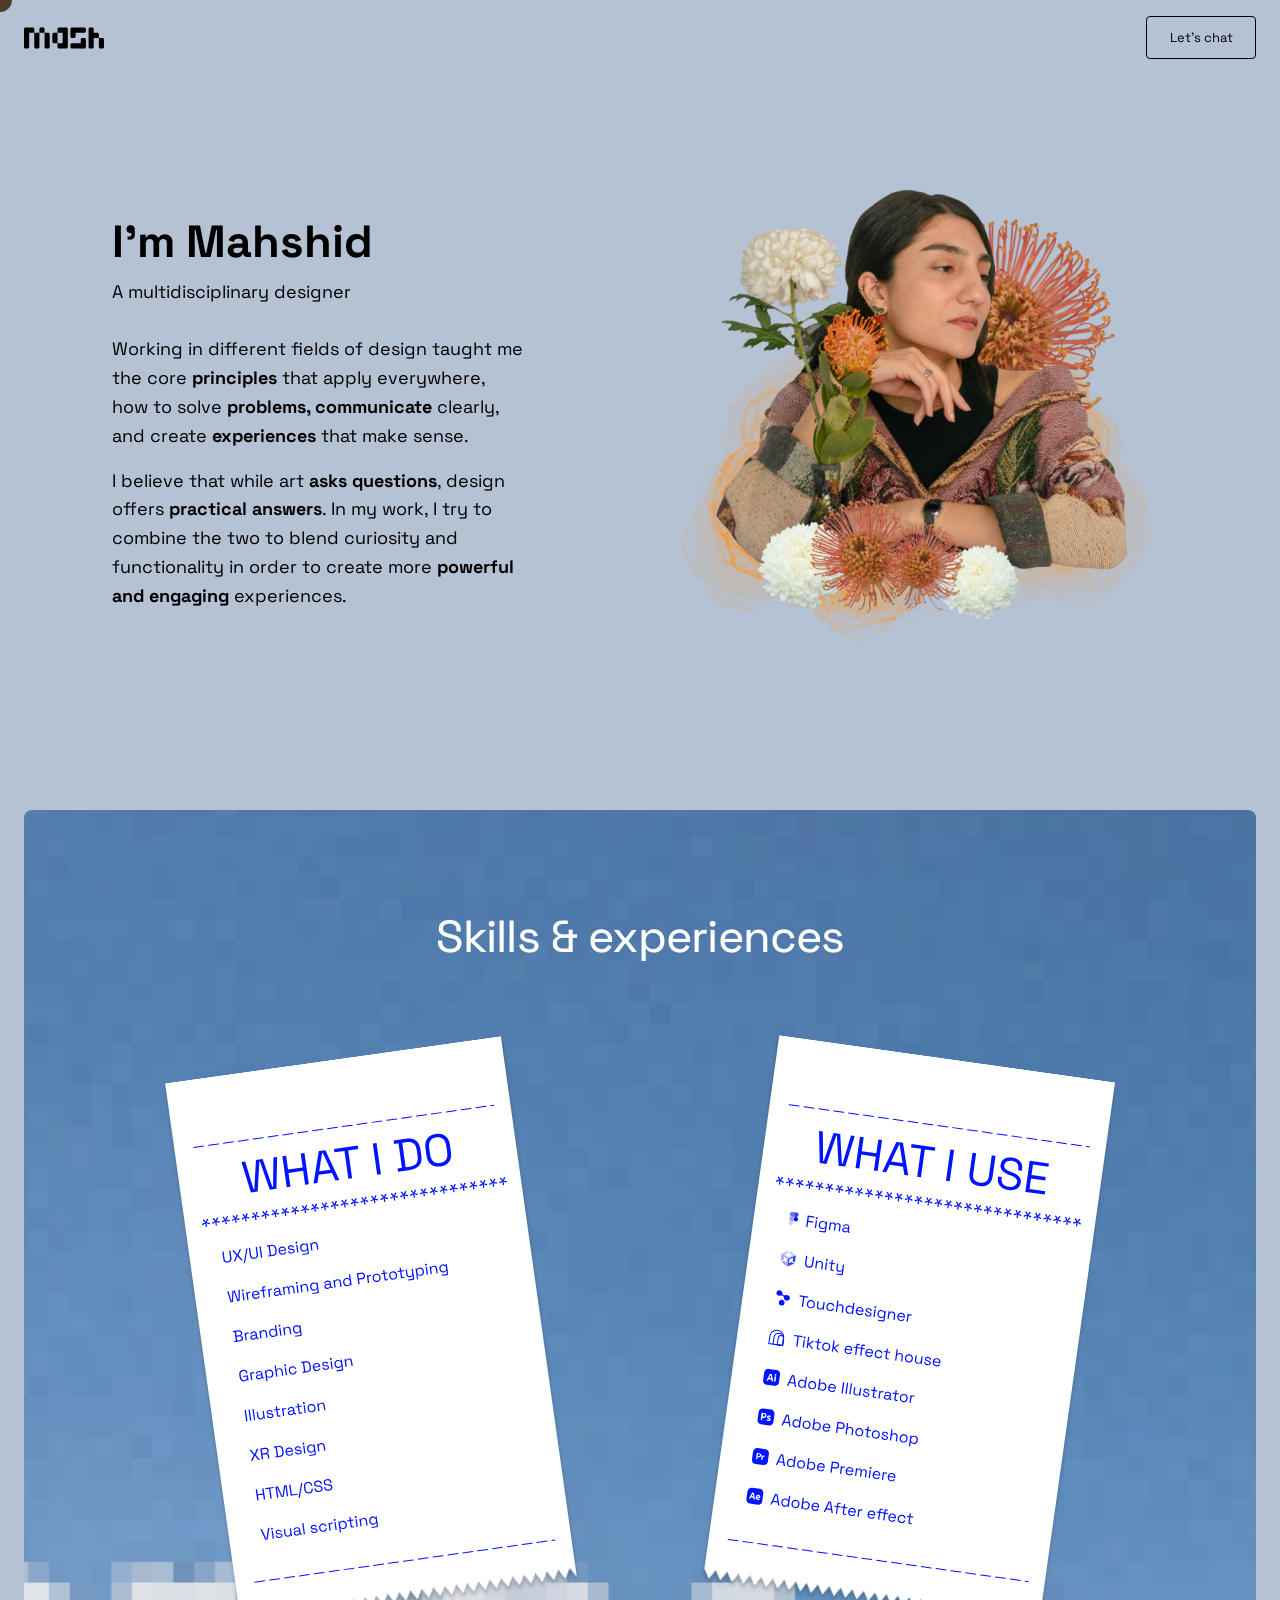
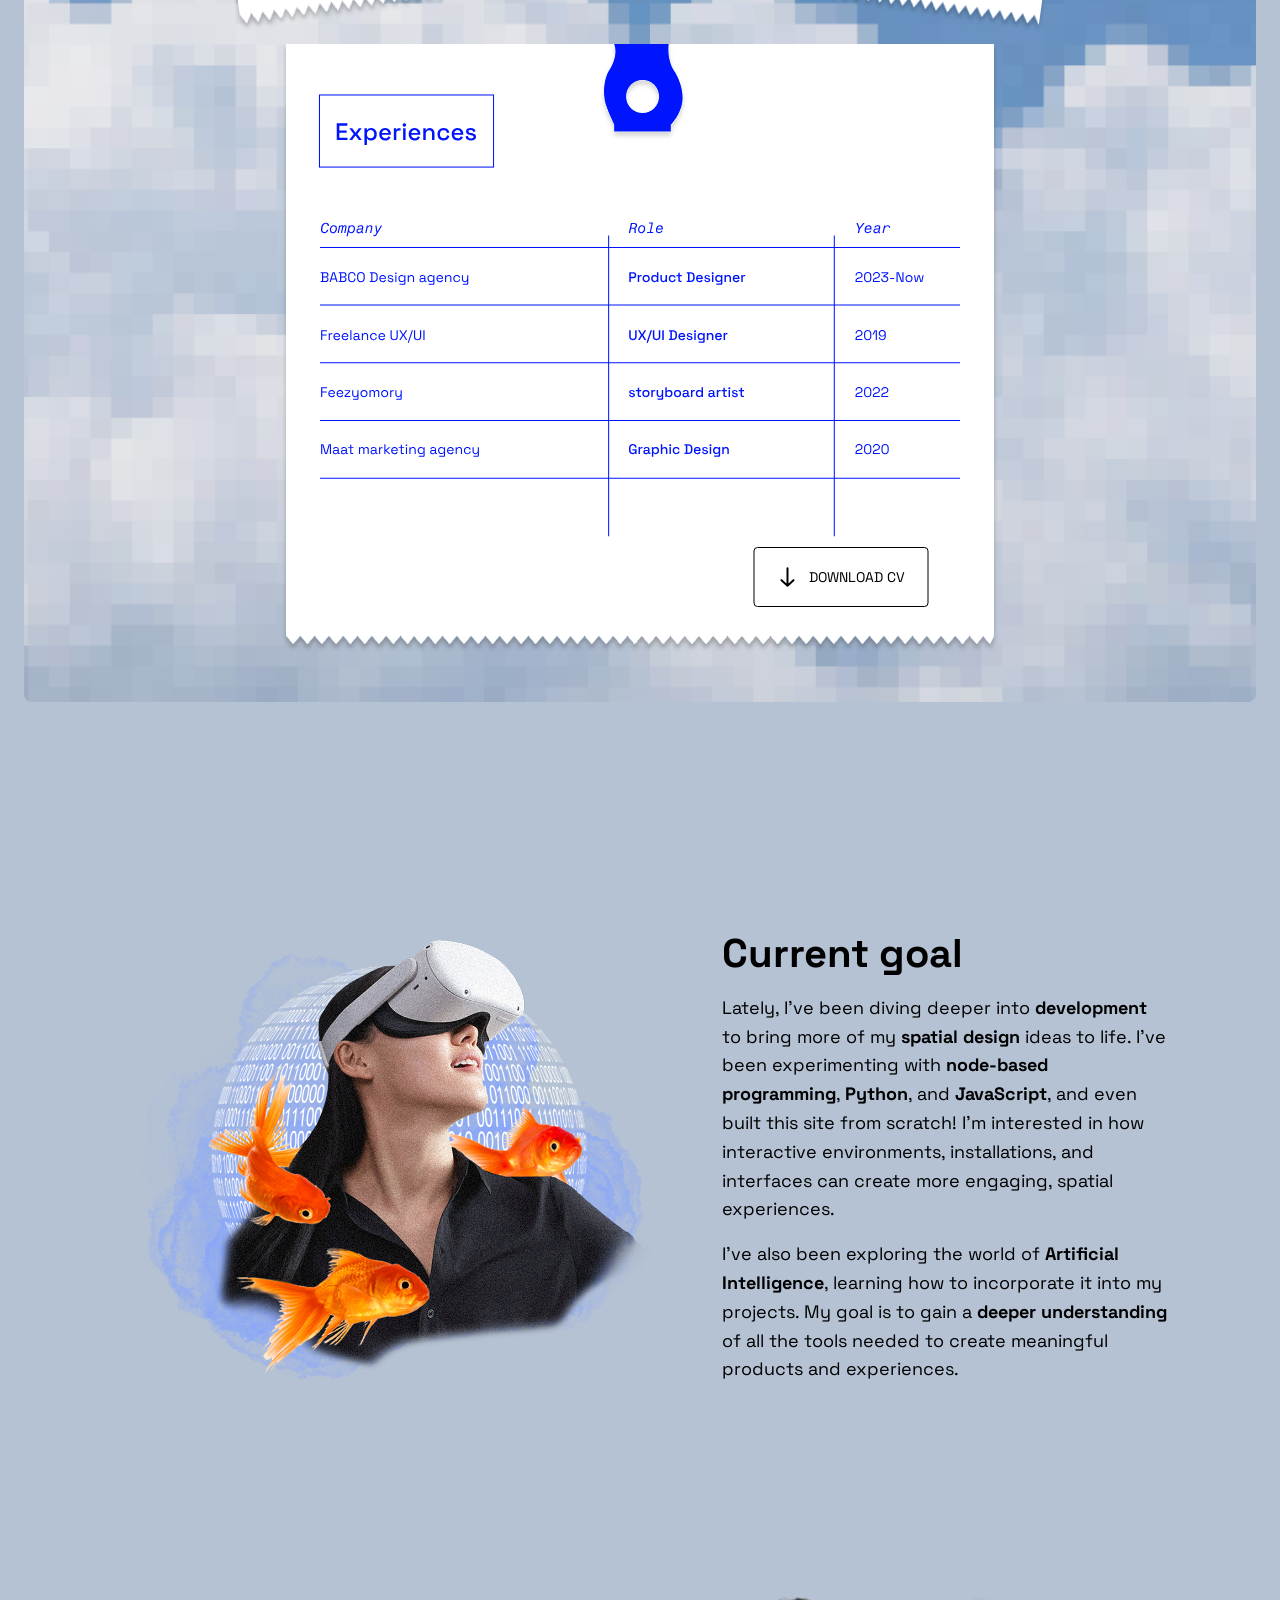
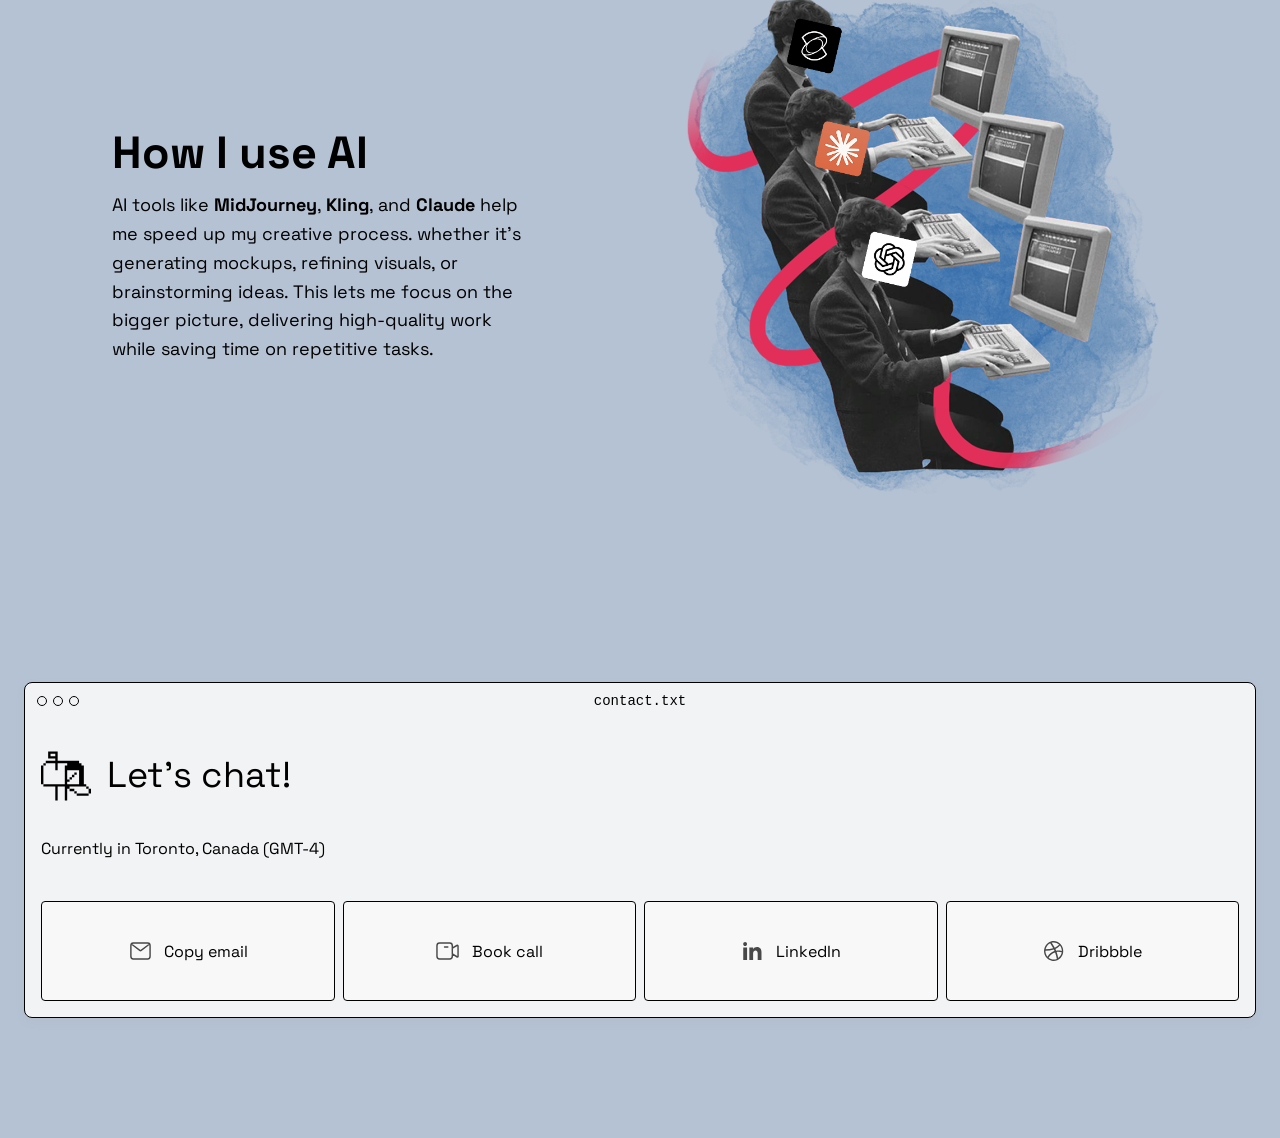
==== public/about.html @ 1ee7789b "Initial backup of live site" ====
<!DOCTYPE html>
<html>
<head>
    <meta charset="UTF-8">
    <meta name="viewport" content="width=device-width, initial-scale=1.0">
    <title>About Me</title>

    <!-- Google Fonts -->
    <link rel="preconnect" href="https://fonts.googleapis.com">
    <link rel="preconnect" href="https://fonts.gstatic.com" crossorigin>
    <link href="https://fonts.googleapis.com/css2?family=Space+Grotesk:wght@300;400;500;700&display=swap" rel="stylesheet">

    <!-- External CSS -->
    <link rel="stylesheet" href="css/components.css">
    <link rel="stylesheet" href="css/variables.css">
    <link rel="stylesheet" href="css/main.css">
  
    <link rel="stylesheet" href="css/projects.css">
    <link rel="stylesheet" href="css/sections.css">
    <link rel="stylesheet" href="css/about.css">


    <style>
        /* Custom cursor styles */
        body, html {
            cursor: none; /* Hide the default cursor */
        }

        .cursor {
            position: fixed;
            width: 24px;
            height: 24px;
            border-radius: 50%;
            pointer-events: none;
            z-index: 9999;
            mix-blend-mode: difference;
            background-color: white;
            transform: translate(-50%, -50%);
            transition: width 0.15s ease-out, height 0.15s ease-out, border-radius 0.15s ease-out;
            will-change: transform, width, height;
        }
        
        /* Make all interactive elements use the custom cursor */
        a, button, .skills-cta-button, .contact-button, input, 
        select, textarea, [role="button"], .lets-chat-button,
        .nav-button, .title-icon, .icon-container {
            cursor: none !important;
        }
        
        /* Duplicate declaration to match ARCH page exactly */
        body, html {
            cursor: none;
        }


    </style>
</head>
  
<body>
    <!-- Custom cursor element -->
    <div class="cursor"></div>

    <div class="noise-overlay"></div>
    
    <!-- Navigation -->
    <header>
        <div class="top-nav">
            <a href="index.html" class="nav-logo">
              <img src="images/logo.svg" alt="Logo">
            </a>
            <a href="#contact" class="lets-chat-button">
                <div class="circle-overlay"></div>
                <span>Let's chat</span>
            </a>
        </div>
    </header>

    <div class="site-container">
        <main>
            <!-- First Section: Text left, image right -->
            <section class="about-intro">
                <div class="two-column-container">
                    <div class="left-column">
                        <h1>I'm Mahshid</h1>
                        <p class="subtitle">A multidisciplinary designer</p>
                        
                        <div class="about-text">
                            <p>Working in different fields of design taught me the core <strong>principles</strong> that apply everywhere, how to solve <strong>problems, communicate</strong> clearly, and create <strong>experiences</strong> that make sense.</p>
                            
                            <p>I believe that while art <strong>asks questions</strong>, design offers <strong>practical answers</strong>. In my work, I try to combine the two to blend curiosity and functionality in order to create more <strong>powerful and engaging</strong> experiences.</p>
                        </div>

                    </div>
                    <div class="right-column">
                        <div class="about-image">
                            <img src="images/about/me.png" alt="Profile Image">
                        </div>
                    </div>
                </div>
            </section>



                        <!-- Third Section: Skills & experiences (responsive updates) -->
                        <section class="about-skills">
                            <div class="skills-title">
                                <h2 class="section-title color: #fff ">Skills & experiences</h2>
                            </div>
                            <div class="skills-content">
                                <div class="skills-row-1">
                                    <img src="images/soft.svg" alt="Skill Icon 1" class="skill-svg">
                                    <img src="images/hard.svg" alt="Skill Icon 2" class="skill-svg">
                                </div>
                                <div class="skills-row-2">
                                    <img src="images/exp.svg" alt="Skill Icon 3" class="skill-svg">
        <a href="images/cv.pdf" download>
    <button class="skills-cta-button">
        <img src="images/png/download.svg" alt="Download" class="button-icon">
        Download CV
    </button>
</a>
                                </div>
                            </div>
                        </section>

                        

<!-- Second Section: Text left (mobile), image right (mobile) -->
<section class="about-goals">
    <div class="two-column-container">
        <!-- Note the mobile-order-2 class to push this down on mobile -->
        <div class="left-column mobile-order-2">
            <div class="about-secondary-image">
                <img src="images/about/goal.png" alt="Secondary Profile Image">
            </div>
        </div>
        <!-- Note the mobile-order-1 class to pull this up on mobile -->
        <div class="right-column mobile-order-1">
            <h2>Current goal</h2>
        <!-- For the Current goal section -->
        <div class="about-text">
    
            <p>Lately, I've been diving deeper into <strong>development</strong> to bring more of my <strong>spatial design</strong> ideas to life. I've been experimenting with <strong>node-based programming</strong>, <strong>Python</strong>, and <strong>JavaScript</strong>, and even built this site from scratch! I'm interested in how interactive environments, installations, and interfaces can create more engaging, spatial experiences.</p>
    <p>I've also been exploring the world of <strong>Artificial Intelligence</strong>, learning how to incorporate it into my projects. My goal is to gain a <strong>deeper understanding</strong> of all the tools needed to create meaningful products and experiences.</p>
        </div>
        </div>
    </div>
</section>


                        <!-- First Section: Text left, image right -->
                        <section class="about-intro">
                            <div class="two-column-container">
                                <div class="left-column">
                                    <h1>How I use AI</h1>
                                    <div class="about-text">
                                        <p>AI tools like <strong>MidJourney</strong>, <strong>Kling</strong>, and <strong>Claude</strong> help me speed up my creative process. whether it's generating mockups, refining visuals, or brainstorming ideas. This lets me focus on the bigger picture, delivering high-quality work while saving time on repetitive tasks.</p>
                                    </div>
            
                                </div>
                                <div class="right-column">
                                    <div class="about-image">
                                        <img src="images/about/ai.png" alt="Profile Image">
                                    </div>
                                </div>
                            </div>
                        </section>





                        <div class="bottom-spacer"></div>
            



<!-- Contact Section - Window Style -->
<div class="site-container" id="contact" style="max-width: 1600px !important; margin-left: auto !important; margin-right: auto !important; padding-left: 0px !important; padding-right: 0px !important; width: calc(100% - 0px) !important;">
    <div class="contact-window">
        <!-- Window Header -->
        <div class="window-header">
            <div class="window-dots">
                <span class="dot"></span>
                <span class="dot"></span>
                <span class="dot"></span>
            </div>
            <div class="window-title">contact.txt</div>
        </div>
        
        <!-- Window Content -->
        <div class="window-content">
            <div class="contact-header">
                <!-- Left side: Icon and Title -->
                <div class="contact-left">
                    <div class="contact-title-container">
                        <img src="images/png/title.svg" alt="Chat" class="contact-title-icon">
                        <h3 class="contact-title">Let's chat!</h3>
                    </div>
                </div>
                
                <!-- Right side: Location text -->
                <div class="contact-right">
                    <div class="contact-location">
                        <span>Currently in Toronto, Canada (GMT-4)</span>
                    </div>
                </div>
            </div>
            

            
            <div class="contact-buttons-container">
                <a href="mahshidmdnn@gmail.com" class="contact-button" id="copy-email-button">
                    <div class="contact-button-icon">
                        <img src="images/png/email.svg" alt="Email" class="icon" width="24" height="24">
                    </div>
                    <span class="contact-button-text">Copy email</span>
                </a>
                
                <a href="https://calendly.com/mahshidmdnn/30min" class="contact-button" id="book-call-button">
                    <div class="contact-button-icon">
                        <img src="images/png/call.svg" alt="Call" width="24" height="24">
                    </div>
                    <span class="contact-button-text">Book call</span>
                </a>
                
                <a href="https://www.linkedin.com/in/mahshid-mahmoudian/" target="_blank" class="contact-button">
                    <div class="contact-button-icon">
                        <img src="images/png/linkedin.svg" alt="LinkedIn" width="24" height="24">
                    </div>
                    <span class="contact-button-text">LinkedIn</span>
                </a>
                
                <a href="https://dribbble.com/MahshidDesign" target="_blank" class="contact-button">
                    <div class="contact-button-icon">
                        <img src="images/png/dribbble.svg" alt="Dribbble" width="24" height="24">
                    </div>
                    <span class="contact-button-text">Dribbble</span>
                </a>
            </div>

        </div>
    </div>
</div>


<div class="bottom-spacer"></div>

<script src="components.js"></script>
</body>
</html>
---- public/css/components.css ----
/* ======================
   1. General Button Styles 
   ====================== */
   .button-container {
    display: flex;
    gap: var(--spacing-sm);
    margin-top: auto;
  }
  
  .btn {
    width: var(--button-width);
    height: var(--button-height);
    font-family: var(--font-primary);
    font-size: var(--font-size-button);
    text-transform: uppercase;
    cursor: pointer;
    transition: var(--transition-default);
    display: flex;
    justify-content: center;
    align-items: center;
    text-decoration: none;
    border: 1px solid var(--color-primary);
  }
  
  .btn-primary {
    background: var(--color-primary);
    color: var(--color-white);
    border: none;
  }
  
  .btn-primary:hover {
    background: var(--color-white);
    color: var(--color-primary);
    border: 1px solid var(--color-primary);
  }
  
  .btn-secondary {
    background: transparent;
    color: var(--color-primary);
    border: 1px solid var(--color-primary);
  }
  
  .btn-secondary:hover {
    background: var(--color-primary);
    color: var(--color-white);
    border: 1px solid var(--color-primary);
  }
  
  /* Hero button styles */
  .hero-navigation {
    position: absolute;
    bottom: 60px;
    left: 50%;
    transform: translateX(-50%);
    display: flex;
    gap: 32px;
    z-index: 5;
  }
  
  .nav-button {
    display: inline-flex;
    align-items: center;
    justify-content: center;
    width: 150px;
    height: 52px;
    background-color: var(--color-white);
    color: var(--color-primary);
    font-size: var(--font-size-button);
    font-weight: 500;
    text-decoration: none;
    border-radius: 8px;
    transition: var(--transition-default);
  }
  
  .nav-button:hover {
    background-color: var(--color-primary);
    color: var(--color-white);
  }
  
  /* Skills CTA Button */
  .skills-cta-button {
    position: absolute;
    bottom: 75px;
    left: 62%;
    transform: translateX(-50%);
    width: var(--button-width);
    height: var(--button-height);
    font-family: var(--font-primary);
    font-size: var(--font-size-normal);
    text-transform: uppercase;
    cursor: pointer;
    transition: var(--transition-default);
    display: flex;
    justify-content: center;
    align-items: center;
    gap: 12px;
    text-decoration: none;
    z-index: 10;
    background: var(--color-primary);
    color: var(--color-white);
    border: none;
  }
  
  .skills-cta-button:hover {
    background: var(--color-cobalt);
  }
  
  .skills-cta-button .button-icon {
    width: 20px;
    height: 20px;
    stroke: white;
  }
  
  /* ======================
     2. Top Navigation Bar 
     ====================== */
  .top-nav {
    position: fixed;
    top: 0;
    left: 0;
    right: 0;
    padding: 24px 40px 16px 40px; /* top right bottom left */
    display: flex;
    align-items: center;
    justify-content: space-between;
    z-index: 1000;
  }
  
  .nav-logo {
    display: flex;
    align-items: center;
  }
  
  .nav-logo img {
    height: 38px; 
    width: 80px;
  }
  
  .lets-chat-button {
    position: relative;
    display: inline-block;
    width: 127px;
    padding: 14px 0;
    background-color: rgba(255, 255, 255, 0.01) !important; /* 1% opacity white */
    backdrop-filter: blur(5px) !important; /* Background blur */
    -webkit-backdrop-filter: blur(5px) !important; /* For Safari */
    border: #000 1px solid;
    color: rgb(0, 0, 0) !important;
    text-align: center;
    text-decoration: none;
    font-size: 14px;
    border-radius: 4px;
    overflow: hidden;
  }
  
  .lets-chat-button .circle-overlay {
    position: absolute;
    top: 50%;
    left: 50%;
    transform: translate(-50%, -50%);
    width: 0;
    height: 0;
    background-color: rgba(255, 255, 255, 0.2);
    border-radius: 50%;
    transition: width 0.5s ease, height 0.5s ease;
  }
  
  .lets-chat-button:hover .circle-overlay {
    width: 300px;
    height: 300px;
  }
  
  .lets-chat-button span {
    position: relative;
    z-index: 1;
  }
  
  /* ======================
     3. Floating Navigation Bar 
     ====================== */
  /* Fixed Floating Navigation Bar Styles */
  .floating-nav {
    position: fixed;
    bottom: 20px;
    left: 50%;
    transform: translateX(-50%);
    display: flex;
    align-items: center;
    gap: 0;
    background-color: rgba(255, 255, 255, 0.75);
    backdrop-filter: blur(12px);
    -webkit-backdrop-filter: blur(12px);
    padding: 0 8px;
    border-radius: 8px;
    box-shadow: 0 4px 10px rgba(23, 23, 23, 0.08);
    z-index: 1000;
    height: 64px; /* Define a specific height */
  }
  
  /* Fix the back button styling */
  .back-button {
    display: flex;
    align-items: center;
    gap: 8px;
    padding: 0 16px 0 0; /* Even padding right and no left padding */
    color: #777777;
    border: none;
    cursor: pointer;
    font-size: 14px;
    font-weight: 400;
    text-decoration: none;
    transition: var(--transition-default);
    border-right: 1px solid #D1D1D1;
    height: 40px; /* Set fixed height instead of 100% */
    margin: auto 0; /* Center vertically */
  }
  
  .back-button img {
    width: 16px;
    height: 16px;
    opacity: 0.7;
  }
  
  /* Fix project name spacing */
  .floating-nav .project-name {
    color: var(--color-primary);
    font-weight: 400;
    font-size: 14px;
    margin: 0;
    padding: 0 24px 0 16px; /* Increased right padding to add space before button */
  }
  
  /* Fix start project button alignment and margins */
  .start-project-button {
    text-decoration: none !important;
    display: flex;
    width: 104px;
    height: 32px;
    justify-content: center;
    align-items: center;
    gap: 4px;
    border-radius: 4px;
    background: #FFF;
    border: #e2e2e2 solid 1px;
    color: var(--color-primary);
    font-size: 12px;
    font-weight: 400;
    cursor: pointer;
    margin: 0 8px 0 0; /* Remove bottom margin, keep right margin */
  }
  
  /* ======================
     4. Mask Effect Styles 
     ====================== */
  .masked-layer {
    position: absolute;
    top: 0;
    left: 0;
    width: 100%;
    height: 100%;
    pointer-events: none;
    background-size: cover;
    background-position: center;
    background-repeat: no-repeat;
    --clip: circle(0% at var(--x, 50%) var(--y, 50%));
    -webkit-clip-path: var(--clip);
    clip-path: var(--clip);
  }
  
  /* ======================
     5. Project Section Styles
     ====================== */
  /* Section Title */
  .projects-title-section {
    padding: 60px var(--spacing-md) 40px;
    width: 100%;
    max-width: 100%;
    margin: 0 auto;
    text-align: center;
    display: flex;
    justify-content: center;
    align-items: center;
    box-sizing: border-box;
  }
  
  .section-title {
    font-size: var(--font-size-h2);
    color: var();
    font-weight: 500;
    margin: 0;
  }
  

  
  /* Project Cards Grid */
  .project-cards {
    display: grid;
    grid-template-columns: repeat(2, 1fr);
    gap: 24px; /* Consistent 24px spacing */
    width: 100%;
    margin-bottom: 80px;
}
  
  /* Individual Project Card */
  .project-card {
    height: 578px;
    position: relative;
    width: 100%;
    display: flex;
    flex-direction: column;
  }
  
  .project-card-image-container {
    width: 100%;
    height: 523px;
    overflow: hidden;
    border-radius: 8px;
    border: 1px solid #000000;
    position: relative;
  }
  
  .project-card-image {
    width: 100%;
    height: 100%;
    object-fit: cover;
    object-position: center center;
    transition: transform 0.4s ease;
  }
  
  .project-card:hover .project-card-image {
    transform: scale(1.02);
  }
  
  /* Project Card Content */
  .project-card-content {
    position: relative;
    bottom: 0;
    left: 0;
    width: 100%;
    box-sizing: border-box;
    margin-top: 16px;
    height: 55px;
    border-radius: 0; /* Remove any border radius from content */
  }
  
  .project-card-content h3,
  .project-card-content p {
    display: inline;
    margin: 0;
    padding: 0;
  }
  
  /* Project Card Title */
  .project-card-title {
    font-size: var(--font-size-title, 24px);
    font-weight: 500;
    color: var(--color-primary);
  }
  
  /* Project Card Category */
  .project-card-category {
    font-size: var(--font-size-title, 24px);
    font-weight: 500;
    color: var(--color-gray, #7B7B7B);
    margin-left: 8px !important; /* Force space between title and category */
  }
  
  /* Project card text hover effect styles */
  .project-card-title-container {
    position: relative;
    height: auto;
    min-height: 30px;
    width: 100%; /* Use full width available */
    overflow: visible !important; /* Allow content to be visible outside the container */
    display: inline-block;
    width: auto; /* Remove fixed width constraint */
    height: 30px; /* Adjust based on your title font size */
    max-width: 100%; /* Allow container to use available space */
  }
  
  .project-card-title-container .default-title,
  .project-card-title-container .hover-title {
    display: block;
    transition: transform 0.4s ease;
    font-size: var(--font-size-title, 24px);
    font-weight: 500;
    margin: 0;
    padding: 0;
  }
  
  /* Position the default title properly */
  .project-card-title-container .default-title {
    position: relative;
    display: block;
    transform: translateY(0);
    transition: transform 0.4s ease;
    opacity: 1;
    color: var(--color-primary);
    white-space: nowrap; /* Prevent text wrapping */
    overflow: visible; /* Allow text to be visible */
  }
  
  /* Position the hover title properly - start hidden below */
  .project-card-title-container .hover-title {
    position: absolute;
    left: 0;
    top: 0;
    opacity: 0;
    transform: translateY(30px);
    transition: transform 0.4s ease, opacity 0.4s ease;
    color: var(--color-gray);
    white-space: nowrap; /* Prevent text wrapping */
    overflow: visible; /* Allow text to be visible */
    bottom: -30px; /* Match the container height */
  }
  
  /* On hover, move default title up and out of view */
  .project-card:hover .default-title {
    transform: translateY(-30px);
    opacity: 0;
  }
  
  /* On hover, move hover title into view */
  .project-card:hover .hover-title {
    transform: translateY(0);
    opacity: 1;
  }
  
  /* Apply the slide effect on hover */
  .project-card:hover .default-title {
    transform: translateY(-30px); /* Move up and out */
  }
  
  .project-card:hover .hover-title {
    transform: translateY(-30px); /* Move up into view */
  }
  
  /* Project title with icon layout */
  .project-title-with-icon {
    display: flex;
    align-items: center;
    gap: 10px; /* Space between icon and text */
  }
  
  /* Icon container style */
  .icon-container {
    position: relative;
    width: 36px; /* Match your icon width */
    height: 36px; /* Match your icon height */
    overflow: hidden;
    border-radius: 4px;
    border: 1px solid #bcbcbc;
  }
  
  /* Default icon state */
  .icon-default {
    position: absolute;
    top: 0;
    left: 0;
    width: 100%;
    height: 100%;
    display: flex;
    align-items: center;
    justify-content: center;
    z-index: 2;
    background-color: transparent;
  }
  
  /* Hover icon state - black overlay that slides up */
  .icon-hover {
    position: absolute;
    bottom: 0;
    left: 0;
    width: 100%;
    height: 100%;
    display: flex;
    align-items: center;
    justify-content: center;
    background-color: black;
    transform: translateY(100%); /* Start completely below */
    transition: transform 0.4s ease;
    z-index: 3;
  }
  
  /* Icon images with fade effect */
  .icon-default img {
    transition: opacity 0.3s ease;
  }
  
  .icon-hover img {
    opacity: 0;
    transition: opacity 0.3s ease;
  }
  
  /* Icon image styling */
  .title-icon {
    width: 16px;
    height: 16px;
  }
  
  /* Icon hover animations - slide up fill effect with fading icons */
  .project-card:hover .icon-hover {
    transform: translateY(0); /* Slide up to fill container */
  }
  
  .project-card:hover .icon-default img {
    opacity: 0; /* Fade out the black arrow */
  }
  
  .project-card:hover .icon-hover img {
    opacity: 1; /* Fade in the white arrow */
  }
  
  /* ======================
     6. Project Detail Page Styles
     ====================== */
  /* Project Header */
  .project-nav {
    padding: 80px 0 0 var(--spacing-lg);
  }
  
  .back-link {
    display: flex;
    align-items: center;
    gap: 8px;
    font-size: 16px;
    font-weight: 600;
    color: var(--color-cobalt);
    text-decoration: none;
  }
  
  .back-link img {
    width: 24px;
    height: 24px;
  }
  
  .project-header {
    max-width: 1440px;
    margin: 0 auto;
    padding: 20px var(--spacing-lg);
    display: grid;
    grid-template-columns: 1fr auto;
    gap: 40px;
  }
  
  .project-title {
    font-size: 64px;
    font-weight: bold;
  }
  
  .project-content {
    width: 700px;
  }
  
  .project-description {
    font-size: 18px;
    line-height: 1.6;
    margin-bottom: 10px;
  }
  
  /* Project Stats */
  .project-stats {
    display: grid;
    grid-template-columns: repeat(4, 1fr);
    gap: 40px;
    margin-top: 60px;
  }
  
  .stat-item {
    display: flex;
    flex-direction: column;
    gap: 8px;
  }
  
  .stat-label {
    font-size: 14px;
    text-transform: uppercase;
    color: var(--color-cobalt);
  }
  
  .stat-value {
    font-size: 18px;
    font-weight: 500;
  }
  
  /* Image Grid */
  .image-grid {
    max-width: 1440px;
    margin: 0 auto;
    padding: 0 var(--spacing-lg);
  }
  
  .grid-row {
    display: grid;
    grid-template-columns: repeat(5, 1fr);
    gap: 16px;
    margin-bottom: 16px;
  }
  
  .grid-item {
    position: relative;
    height: 475px;
    overflow: hidden;
  }
  
  .grid-item img {
    width: 100%;
    height: 100%;
    object-fit: cover;
    border-radius: 8px;
  }
  
  .grid-item.span-3 {
    grid-column: span 3;
  }
  
  .grid-item.span-2 {
    grid-column: span 2;
  }
  
  .grid-row.full-width {
    display: block;
    width: 100%;
    height: 126px;
  }
  
  .grid-row.full-width .grid-item {
    height: 126px;
    width: 100%;
  }
  
  /* Project Navigation */
  .project-navigation {
    max-width: 1440px;
    margin: 80px auto 0;
    padding: 80px var(--spacing-lg) 32px;
    border-top: 1px solid var(--color-cobaltblue);
    display: flex;
    justify-content: space-between;
  }
  
  .nav-link {
    display: flex;
    align-items: center;
    gap: 8px;
    font-size: 14px;
    font-weight: 600;
    color: var(--color-cobalt);
    text-decoration: none;
  }
  
  .nav-link img {
    width: 24px;
    height: 24px;
  }
  
  .project-name {
    color: var(--color-gray);
    font-size: 18px;
    margin-top: 8px;
    margin-left: 32px;
  }
  
  /* ======================
     7. Contact Section 
     ====================== */
  /* Contact Window Style 
  #contact {
    margin-top: 60px !important;
    margin-bottom: 60px !important;
}*/
  
  .contact-window {
    background-color: #f2f3f4 !important;
    border: 1px solid #000 !important;
    border-radius: 8px;
    box-shadow: 0 4px 8px rgba(165, 165, 165, 0.1);
    overflow: hidden;
    width: 100%;
  }
  
  /* Window Header */
  .window-header {
    background: linear-gradient(180deg, #C4D3E3 0%, #f2f3f4 100%);    border-top-left-radius: 8px;
    border-top-right-radius: 8px;
    padding: 8px 12px;
    display: flex;
    align-items: center;
    position: relative;
    height: 36px;
  }
  
  .window-dots {
    display: flex;
    gap: 6px;
    margin-right: 12px;
  }
  
  .dot {
    width: 10px;
    height: 10px;
    border-radius: 50%;
    background-color: transparent !important;
    border: 1px solid #000 !important;
    box-sizing: border-box;
  }
  


  .window-title {
    font-family: monospace;
    font-size: 14px;
    color: #000 !important;
    width: 100%;
    text-align: center;
    position: absolute;
    left: 0;
    right: 0;
  }
  


    /* Title container with icon */
.contact-title-container {
  margin-top: 16px;
  display: flex;
  align-items: center;
  gap: 16px;
}

.contact-title-icon {
  width: 50px !important; /* Force this width */
  height: 50px !important; /* Force this height */
  min-width: 50px; /* Prevent flex from shrinking it */
  min-height: 50px; /* Prevent flex from shrinking it */
  object-fit: contain !important; /* This preserves aspect ratio */
  display: block; /* Ensure it takes up specified dimensions */
}

  /* Window Content */
  .window-content {
    padding: 40px;
    font-family: 'Space Grotesk', sans-serif;
    color: #000 !important;
  }
  
  /* Contact Header Layout */
  .contact-header {
    display: flex;
    justify-content: space-between;
    margin-bottom: 40px;
    align-items: flex-start;
  }
  
  .contact-left {
    flex: 1;
  }
  
  /* Contact Right Column */
  .contact-right {
    flex: 1;
    display: flex;
    flex-direction: column;
    align-items: flex-end;
  }
  
  /* Title styling */
  .contact-title {
    font-size: 45px;
    font-weight: 400;
    color: #000 !important;
    margin-top: 0;
    margin-bottom: 0;
  }
  
  /* Location styling */
  .contact-location {
    display: block;
    margin-top: 16px;
    margin-bottom: 0px;
    width: 100%;
    text-align: right;
    line-height: 1.5;
  }
  
  .contact-location span {
    font-size: 16px;
    color: #000 !important;
    display: inline-block;
    margin: 0; /* Remove default paragraph margins */
    white-space: nowrap; /* Keep the text in one line */
  }
  

 

  /* Text styling */
  .contact-text {
    font-size: 18px;
    line-height: 1.2;
    color: #000 !important;
    margin: 0;
    text-align: right;
    display: block;
    width: 35%;
  }
  
  /* Contact Buttons */

  
  
/* Contact Buttons */
.contact-buttons-container {
  display: flex;
  flex-direction: row;
  gap: 8px;
  margin-top: 32px;
  width: 100%;
}

.contact-button {
  display: flex;
  align-items: center;
  justify-content: center;
  gap: 12px;
  height: 100px;
  width: 100%;
  background-color: #f8f8f8;
  border: 1px solid #000;
  border-radius: 4px;
  padding: 16px;
  text-decoration: none;
  color: #000;
  transition: all 0.3s ease;
}

/* Hover state - pink */
.contact-button:hover {
  background: linear-gradient(180deg, #C4D3E3 0%, #EDEDED 100%);
  color: #000;
  border-color: #000000;
}

.contact-button:hover img {
  filter: brightness(0) invert(1); /* Makes icons white on hover */
}

/* Selected/active state - black with white text */
.contact-button.selected {
  background-color: #C4D3E3;
  color: #000;
  border-color: #000;
}

/* Center the "Copied!" text when the icon is hidden */
.contact-button.copied {
  background-color: #C4D3E3 !important;
  color: #000 !important;
  justify-content: center !important; /* Center the text horizontally */
}

/* Hide icon in copied state */
.contact-button.copied .contact-button-icon {
  display: none !important; /* Completely remove the icon from layout */
}

/* Make sure the text is properly centered */
.contact-button.copied .contact-button-text {
  margin-left: 0 !important; /* Remove any left margin */
  text-align: center !important; /* Center the text */
}

.contact-button-icon {
  display: flex;
  align-items: center;
  justify-content: center;
  width: 24px; /* Maintain width even when icon is hidden */
  height: 24px; /* Maintain height even when icon is hidden */
}

.contact-button-text {
  font-size: 16px;
  font-weight: 400;
}

/* Hide icon in copied state */
.contact-button.copied .icon {
  display: none;
}

/* Media query for mobile responsiveness */
@media (max-width: 768px) {


  .contact-title-container {
    gap: 12px;
  }
  
  .contact-title-icon {
    width: 40px;
    height: 40px;
  }
  
  .contact-title {
    font-size: 36px;
  }


  .contact-buttons-container {
    flex-direction: column; /* Stack vertically on mobile */
  }
  
  .contact-button {
    height: 80px; /* Shorter height on mobile */
  }
  
  .contact-button-text {
    font-size: 14px; /* Slightly smaller text on mobile */
  }
}


/* Add this to your CSS file (components.css or main.css) */
.contact-button:hover .contact-button-icon img,
.contact-button.selected .contact-button-icon img {
    filter: none !important;
    -webkit-filter: none !important;
    opacity: 1 !important;
    fill: currentColor !important;
    color: inherit !important;
}

/* If the above doesn't work, try this instead */
.contact-button:hover img,
.contact-button.selected img,
.contact-button:hover .icon,
.contact-button.selected .icon {
    filter: none !important;
    -webkit-filter: none !important;
    color: inherit !important;
    fill: inherit !important;
}


/**
 
  
  /* ======================
     8. Touch Device & Mobile Styles
     ====================== */
  /* Touch device specific styles */
  body.touch-device .draggable-window,
  body.touch-device .draggable-icon {
    cursor: default !important;
    transition: none !important;
  }
  
  /* Remove hover effects that don't make sense on touch devices */
  body.touch-device .draggable-window:hover {
    transform: none !important;
    box-shadow: 0 4px 8px rgba(0, 0, 0, 0.1) !important;
  }
  
  body.touch-device .draggable-icon:hover {
    transform: none !important;
    filter: none !important;
  }
  
  /* Mobile icons container - ensure it's always horizontal */
  .mobile-icons-container {
    display: none; /* Hidden by default, shown in mobile */

    flex-direction: row !important;
    flex-wrap: nowrap !important;
    width: 100% !important;
  }
  
  /* Ensure the cursor doesn't appear on mobile */
  @media (pointer: coarse) {
    .cursor {
      display: none !important;
    }
    
    /* Re-enable normal cursors on mobile */
    a, button, .project-card, .contact-button, input, 
    select, textarea, [role="button"], .lets-chat-button,
    .nav-button, .title-icon, .icon-container,
    .draggable-window, .draggable-icon, 
    .window-header, .window-content, .window-buttons {
      cursor: auto !important;
    }
  }
  
  /* ======================
     9. Media Queries
     ====================== */
  /* Large screens */
  @media (max-width: 1440px) {
    .hero-button {
      width: 380px;
      height: 312px;
    }
  
    .contact-stamp {
      right: 240px;
      width: 100px;
      height: 100px;
    }
    
    .hero-buttons {
      gap: 25px;
    }
  }
  
  /* Tablet */
  @media (max-width: 1024px) {
    .contact-buttons {
      grid-template-columns: repeat(2, 1fr);
    }
  }
  
  /* Mobile and Touch devices */
  @media (max-width: 768px), (pointer: coarse) {
    /* Add more spacing above the title */
    .background-title {
      position: relative;
      top: 30px !important; /* Increased from 15px */
      margin-bottom: 40px !important; /* Increased from 20px */
    }
    
    /* Projects */
    .projects-container {
      padding-left: 16px;
      padding-right: 16px;
      margin-top: 40px !important; /* Add separation between hero and projects */
    }
    
    .project-cards {
      grid-template-columns: 1fr;
      row-gap: 32px;
    }
    
    .project-card {
      height: auto;
      min-height: 400px;
    }
    
    .project-card-image-container {
      height: 350px;
    }
    
    .projects-title-section {
      padding: 20px var(--spacing-md) 40px;
    }
    
    .section-title {
      font-size: 28px;
    }
    
    /* Draggable elements */
    .draggable-container {
      display: flex;
      flex-direction: column;
      align-items: center;
      min-height: auto !important;
      padding-bottom: 50px !important; /* Increased from 30px */
    }
    
    /* Remove absolute positioning from all draggable elements */
    .draggable-window, 
    .draggable-icon {
      position: relative !important;
      margin: 8px auto !important; /* Reduced from 15px */
      top: auto !important;
      left: auto !important;
      right: auto !important;
      bottom: auto !important;
      transform: none !important;
      z-index: 1 !important;
    }
    
    /* Specific window sizing */
    #hello-window,
    #hello-image-1 {
      width: 85% !important; /* Slightly smaller than before */
      max-width: 280px !important; /* Reduced from 320px */
    }
    
    /* Make windows more compact */
    .draggable-window .window-content {
      padding: 12px !important; /* Smaller padding */
    }
    
    .mobile-icons-container {
      display: flex !important;
      flex-direction: row !important;
      flex-wrap: nowrap !important;
      justify-content: center !important;
      align-items: center !important;
      width: 100% !important;
      padding: 10px 0 !important;
      gap: 30px !important;
      margin: 25px 0 20px 0 !important;
  }
  
  /* Style each icon in the container */
  .mobile-icons-container .draggable-icon {
      width: 60px !important;
      margin: 0 !important;
      padding: 0 !important;
      display: flex !important;
      flex-direction: column !important;
      align-items: center !important;
      justify-content: center !important;
  }
  
  /* Make icon images smaller */
  .mobile-icons-container .icon-img {
      width: 40px !important;
      height: 40px !important;
      display: flex !important;
      justify-content: center !important;
      align-items: center !important;
  }
  
  /* Style the icon images */
  .mobile-icons-container .icon-img img {
      width: 32px !important;
      height: 32px !important;
      object-fit: contain !important;
  }
  
  /* Make the text labels smaller */
  .mobile-icons-container .icon-label {
      font-size: 12px !important;
      margin-top: 4px !important;
      text-align: center !important;
  }
  
  /* Override any opacity/visibility issues */
  .mobile-icons-container .draggable-icon,
  .mobile-icons-container .icon-img,
  .mobile-icons-container .icon-img img,
  .mobile-icons-container .icon-label {
      opacity: 1 !important;
      visibility: visible !important;
  }
} 

    /* Navigation adjustments */
    .top-nav {
      padding: 16px 24px;
    }
    
    .lets-chat-button {
      width: 110px;
      padding: 12px;
      font-size: 13px;
    }
    
    .hero-navigation {
      gap: 16px;
      bottom: 40px;
    }
    
    .nav-button {
      width: 100px;
      height: 42px;
      font-size: 16px;
    }
    
    /* Project detail page */
    .project-header {
      grid-template-columns: 1fr;
      gap: 40px;
      padding: 40px 20px;
    }
    
    .project-content {
      width: 100%;
      max-width: 680px;
    }
    
    .project-title {
      font-size: 48px;
    }
    
    .project-stats {
      grid-template-columns: repeat(2, 1fr);
    }
    
    .image-grid {
      padding: 0 20px;
    }
    
    .grid-row {
      grid-template-columns: 1fr;
    }
    
    .project-navigation {
      padding: 40px 20px;
    }
    
    
    /* Contact section */
    .contact-header {
      flex-direction: column;
      gap: 20px;
    }
    
    .contact-right {
      align-items: flex-start;
    }
    
    .contact-location,
    .contact-text {
      text-align: left;
      width: 80%;
    }
   
    .contact-title {
      font-size: 36px;
    }
    
    .window-content {
      padding: 25px;
    }
---- public/css/variables.css ----
/* variables.css - All global variables and utility classes */

:root {
  /* Colors */
  --color-primary: black;
  --color-white: white;
  --color-gray: #7B7B7B;
  --color-lightGrey: #F5F5F5;
  --color-background: white;
  --color-homebg: #ffffff;
  --color-text: #333;
  --color-cobalt: #0E2C91;
  --color-cobaltblue: #0114FE;

  /* Typography */
  --font-primary: 'Space Grotesk', sans-serif;
  
  /* Font Sizes */
  --font-size-h1: 175px;
  --font-size-h2: 48px;
  --font-size-h3: 48px;
  --font-size-h4: 36px;
  --font-size-body: 24px;
  --font-size-button: 16px;
  --font-size-h5: 16px;
  --font-size-sub: 14px;
  --font-size-title: 24px;
  --font-size-normal: 18px;

  /* Spacing */
  --spacing-xs: 8px;
  --spacing-sm: 16px;
  --spacing-md: 24px; /* Primary margin/padding size */
  --spacing-lg: 40px;
  --spacing-xl: 80px;
  --spacing-2xl: 120px;

  /* Layout */
  --container-max: 1460px;
  --container-default: 1272px;
  --header-height: 80px;
  --button-height: 60px;
  --button-width: 175px;

  /* Transitions */
  --transition-default: all 0.3s ease;

  /* Z-index layers */
  --z-menu: 1000;
  --z-overlay: 1001;

  --contact-button-width: 257px;
  --contact-button-height: 100px;
}

/* Common Utility Classes */
.flex-center {
  display: flex;
  justify-content: center;
  align-items: center;
}

.flex-column {
  display: flex;
  flex-direction: column;
}

.grid-2-col {
  display: grid;
  grid-template-columns: repeat(2, 1fr);
}

/* Font weight utility classes */
.font-light {
  font-family: var(--font-primary);
  font-weight: 300;
}

.font-regular {
  font-family: var(--font-primary);
  font-weight: 400;
}

.font-medium {
  font-family: var(--font-primary);
  font-weight: 500;
}

.font-bold {
  font-family: var(--font-primary);
  font-weight: 700;
}

/* Responsive Breakpoints */
@media (max-width: 1200px) {
  :root {
    --font-size-h1: 120px;
    --font-size-h2: 56px;
    --font-size-h3: 40px;
    --font-size-body: 24px;
    --spacing-2xl: 80px;
  }
}

@media (max-width: 768px) {
  :root {
    --font-size-h1: 56px;
    --font-size-h2: 42px;
    --font-size-h3: 32px;
    --font-size-body: 18px;
    --font-size-button: 16px;
    --font-size-title: 20px;
    --spacing-xl: 60px;
    --spacing-2xl: 60px;
  }
}
---- public/css/main.css ----
/* ======================
   1. Reset and Base Styles 
   ====================== */
   * {
    box-sizing: border-box;
    margin: 0;
    padding: 0;
}

/* Consistent containers */
.site-container {
    max-width: 1600px;
    margin-left: auto;
    margin-right: auto;
    padding-left: 24px;
    padding-right: 24px;
    box-sizing: border-box;
}

/* Standard section spacing */
.projects-section,
.contact-section,
.text-section {
    margin-bottom: 80px;
}

/* Consistent grid spacing */
.project-cards,
.image-grid,
.grid-row,
.text-section-container {
    gap: 24px;
}

/* Mobile adjustments */
@media (max-width: 768px) {
    .site-container {
        padding-left: 16px;
        padding-right: 16px;
    }
    
    .project-cards,
    .image-grid,
    .grid-row,
    .text-section-container {
        gap: 16px;
    }
}

  a, button, .project-card, .contact-button, input, 
select, textarea, [role="button"], .lets-chat-button,
.nav-button, .title-icon, .icon-container {
    cursor: none !important;
}



body, html {
    margin: 0;
    padding: 0;
    width: 100%;
    height: 100%;
    background-color: var(--color-background);
    font-family: var(--font-primary);
    color: var(--color-text);
    cursor: none; /* Hide the default cursor */
}

[data-scroll-container] {
    background: var(--color-background);
}

main {
    position: relative;
    z-index: 2;
    min-height: 100vh;
    display: flex;
    flex-direction: column;
    background: var(--color-background);
    margin: 0;
    padding: 0;
}

.cursor {
    position: fixed;
    width: 24px;
    height: 24px;
    border-radius: 50%;
    pointer-events: none; /* So it doesn't interfere with hovering */
    z-index: 9999;
    mix-blend-mode: difference; /* This creates the complementary color effect */
    background-color: white; /* Using white with difference blend mode gives complementary colors */
    transform: translate(-50%, -50%);
    transition: width 0.2s, height 0.2s;
}


/* ======================
   2. Typography Styles 
   ====================== */
h1 {
    font-size: var(--font-size-h1);
    font-weight: 400;
    line-height: 1.2;
}

h2 {
    font-size: var(--font-size-h2);
    font-weight: 500;
    line-height: 1.2;
}

h3 {
    font-size: var(--font-size-h3);
    font-weight: 500;
    line-height: 1.2;
}

h4 {
    font-size: var(--font-size-h4);
    font-weight: 500;
    line-height: 1.2;
}

h5 {
    font-size: var(--font-size-h5);
    font-weight: 400;
    line-height: 1.3;
}

.body-text {
    font-size: var(--font-size-body);
    font-weight: 300;
    line-height: 1.4;
}

.button-text {
    font-size: var(--font-size-button);
    font-weight: 400;
}

.sub-text {
    font-size: var(--font-size-sub);
    font-weight: 500;
    line-height: 1.4;
}

.title-text {
    font-size: var(--font-size-title);
    font-weight: 500;
    line-height: 1.3;
}

/* ======================
   3. Layout & Container Styles
   ====================== */
.container {
    width: 100%;
    max-width: var(--container-max);
    margin: 0 auto;
    padding: 0 var(--spacing-md);
}

.section {
    margin-bottom: var(--spacing-md);
    padding: var(--spacing-md) 0;
}

/* Hero Section */
.hero-section {
    position: relative;
    height: 100vh;
    width: 100%;
    padding: 0px;
    display: flex;
    align-items: center;
    justify-content: center;
    overflow: hidden;
}

.hero-image {
    position: absolute;
    width: 100%;
    top: 24px;
    left: -24px;  /* Negative margin to compensate for container padding */
    right: -24px; /* Negative margin to compensate for container padding */
    bottom: 24px;
    z-index: 1;
}

.hero-image img {
    width: 100%;
    height: 100%;
    object-fit: cover;
    border-radius: 8px;
}

.hero-title {
    position: relative;
    z-index: 2;
    color: var(--color-white);
    font-size: var(--font-size-h1);
    font-weight: bold;
    text-align: center;
}

/* First Section */
.first-section {
    min-height: 100vh;
    display: flex;
    align-items: center;
    padding: var(--spacing-md);
    background: var(--color-background);
    overflow: hidden;
}

.two-column-container {
    display: flex;
    width: 100%;
    max-width: var(--container-max);
    margin: 0 auto;
    gap: var(--spacing-md);
}

.left-column {
    width: 730px;
    display: flex;
    flex-direction: column;
    justify-content: center;
    gap: var(--spacing-lg);
    padding-right: var(--spacing-md);
}

.right-column {
    flex: 1;
    display: flex;
    align-items: center;
    justify-content: center;
}

.right-column img {
    width: 100%;
    max-width: 550px;
    height: auto;
    object-fit: cover;
}

/* Contact Section */
.contact-section {
    padding: var(--spacing-xl) var(--spacing-md);
    min-height: 100vh;
    display: flex;
    align-items: center;
    background: var(--color-white);
}

.contact-container {
    display: flex;
    width: 100%;
    gap: var(--spacing-md);
    max-width: var(--container-default);
    margin: 0 auto;
}

.contact-left, .contact-right {
    flex: 1;
    display: flex;
    flex-direction: column;
    gap: var(--spacing-md);
}

.contact-heading {
    font-size: var(--font-size-h3);
    margin: 0;
    color: var(--color-primary);
}

.contact-text {
    font-size: var(--font-size-normal);
    color: var(--color-text);
    max-width: 400px;
    line-height: 1.5;
}

.social-links {
    display: flex;
    gap: 1rem;
    align-items: center;
}

.social-link {
    font-size: var(--font-size-h5);
    color: var(--color-primary);
    text-decoration: none;
}

.social-dot {
    color: var(--color-primary);
    font-size: var(--font-size-h5);
    margin: 0 0.5rem;
}

.contact-email {
    font-size: var(--font-size-h3);
    color: var(--color-primary);
    text-decoration: none;
}


/* ======================
   spacer
   ====================== */

.bottom-spacer {
    height: 120px !important; /* Adjust height as needed */
    width: 100%;
  }



  /* ======================
  HOVER
   ====================== */

/* Add this to your components.css file */

/* Circle Reveal Button Effect for Let's Chat */
/* Circle Reveal Button Effect - FIXED VERSION */

/* Reset existing button styles first */


/* ======================
   5. Media Queries 
   ====================== */
@media (max-width: 1200px) {
    .two-column-container {
        flex-direction: column;
    }
    
    .left-column {
        width: 100%;
        padding-right: 0;
    }
}

@media (max-width: 768px) {
    .hero-section, 
    .first-section,
    .contact-section {
        padding: var(--spacing-md);
    }
    
    .hero-title {
        font-size: 32px;
    }
    
    .contact-container {
        flex-direction: column;
        gap: var(--spacing-lg);
    }

    .contact-left, .contact-right {
        width: 100%;
    }

    .contact-text {
        max-width: 100%;
    }

    .contact-email {
        font-size: var(--font-size-h4);
    }
    
    .social-links {
        flex-direction: column;
        gap: var(--spacing-md);
    }
    
    .footer-content {
        flex-direction: column;
        padding: var(--spacing-lg) var(--spacing-md);
        gap: var(--spacing-md);
        margin-left: var(--spacing-md);
    }
    
    .footer-links {
        gap: var(--spacing-md);
    }
}
---- public/css/projects.css ----
/* ====================== 
   1. Base Styles 
   ====================== */
   * {
    margin: 0;
    padding: 0;
    box-sizing: border-box;
}

body {
    background-color: var(--color-background);
    font-family: var(--font-primary);
    color: var(--color-text);
}

/* Divider between image grid and more work section */
.section-divider {
    width: calc(100% - 48px); /* 100% width minus 24px on each side */
    height: 1px;
    background-image: linear-gradient(to right, var(--color-gray) 10px, transparent 10px);
    background-size: 20px 1px;
    background-repeat: repeat-x;
    margin: 80px 24px 40px; /* Top, left/right, bottom margins */
    margin-left: auto;
    margin-right: auto;
}


/* Text Section Styles */
/* Enhanced Text Section Styles - With adjusted widths */
.text-section {
    width: 100%;
    padding: 48px 0;
    margin: 32px 0;
    box-sizing: border-box;
}

.text-section-container {
    display: flex;
    max-width: 1600px;
    margin: 0 auto;
    padding: 0 24px;
    gap: 370px !important;
    box-sizing: border-box;
    justify-content: flex-start;
}

/* Increased width for title container to prevent line breaks */
.text-section-title {
    flex: 0 0 330px; /* Wider container for title */
    padding-left: 200px;
}

.text-section-title h2 {
    font-family: 'Space Grotesk', sans-serif;
    font-size: 24px !important;
    font-weight: 500 !important;
    line-height: 1.2;
    color: #000000;
    margin: 0;
    padding: 0;
    white-space: nowrap; /* Prevent line breaks */
}

/* Make paragraph container narrower and align with right image */
.text-section-content {
    flex: 0 0 47%; /* Keep the same width proportion */
    max-width: 500px;
    margin-right: 200px;
}

.text-section-content p {
    font-family: 'Space Grotesk', sans-serif;
    font-size: 16px !important;
    font-weight: 300 !important;
    line-height: 1.5;
    color: #000000;
    margin: 0;
    padding: 0;
}

/* Ensure the text section doesn't inherit grid row properties */
.image-grid .text-section {
    height: auto !important;
    display: block !important;
}

/* Responsive adjustments */
@media (max-width: 992px) {
    .text-section-title {
        flex: 0 0 200px; /* Reduced from 250px */
        padding-left: 40px; /* Reduced from 80px */
    }
    
    .text-section-content {
        flex: 0 0 60%;
    }
}

/* Enhanced Text Section Styles - Mobile Optimization */
@media (max-width: 768px) {
    .text-section-container {
        flex-direction: column;
        gap: 12px !important;
        padding: 0 16px; /* Add some padding on sides */
    }
    
    .text-section-title {
        flex: none !important;
        padding-left: 0 !important;
        margin-bottom: 8px !important;
        width: 100% !important;
    }
    
    .text-section-content {
        flex: none !important;
        width: 100% !important;
        max-width: 100% !important;
        margin-right: 0 !important;
    }
    
    .text-section-content p {
        width: 100% !important;
    }
    
    .section-subtitle {
        margin-bottom: 4px !important;
    }
}

/* ====================== 
   2. Project Hero Section 
   ====================== */
/* Fixed header container with consistent viewport height */
.project-hero {
    position: relative;
    height: 100vh; /* Fixed viewport height */
    width: 100%;
    z-index: 1;
    transition: transform 0.3s ease-out, opacity 0.3s ease-out;
    will-change: transform, opacity;
}

/* Container for the image with fixed positioning within the hero */
.project-hero-image {
    position: absolute;
    top: 24px;
    left: 24px;
    right: 24px;
    bottom: 24px;
    border-radius: 8px;
    overflow: hidden;
    will-change: transform;
    height: calc(100vh - 48px); /* Fixed height calculation (viewport - margins) */
    min-height: calc(100% - 48px);
}

/* Image will fill the container without changing its dimensions */
.project-hero-image img {
    width: 100%;
    height: 100%;
    object-fit: cover !important; /* Force cover mode with !important to override any conflicting styles */
    object-position: center;
    border-radius: 8px;
    transition: transform 0.5s ease;
    max-width: none; /* Prevents max-width constraints */
}

/* Ensure the image can scale properly */
/* This might be needed if your image isn't high enough resolution */
.project-hero-image {
    background-size: cover;
    background-position: center;
}

/* Additional styles to prevent unwanted height changes */
.parallax-container {
    height: 100vh;
    position: relative;
    width: 100%;
}

/* Adjust spacing for the parallax-spacer to prevent content from showing through */
.parallax-spacer {
    position: relative;
    width: 100%;
    min-height: 100vh;
}


/* Ensure the parallax script doesn't interfere with responsiveness */
.project-hero-image img {
    transform: none !important; /* Override any transform from the parallax effect */
}



.project-hero-content {
    position: absolute;
    top: 0;
    left: 0;
    right: 0;
    bottom: 0;
    display: flex;
    flex-direction: column;
    justify-content: center;
    align-items: center;
    color: white;
    text-align: center;
    z-index: 2; /* Ensure text is above the image */
    padding: 24px;
}

.project-hero-content h1 {
    position: relative;
    z-index: 2;
    color: var(--color-white);
    font-size: 120px;
    font-weight: 400;
    text-align: center;
}

        /* Section subtitle styles */
        .section-subtitle {
            font-size: 16px;
            font-weight: 300;
            color: #777;
            margin-bottom: 4px;
            font-family: 'Space Grotesk', sans-serif;
        }



        /* Tech specs styling */
.tech-specs-container {
    display: flex;
    flex-wrap: wrap;
    gap: 48px;
    margin-top: 32px;
}

.tech-spec-item {
    display: flex;
    flex-direction: column;
    gap: 8px;
}

.tech-spec-label {
    font-size: 14px;
    font-weight: 300;
    color: #777;
    font-family: 'Space Grotesk', sans-serif;
}

.tech-spec-value {
    font-size: 16px;
    font-weight: 500;
    color: #000;
    font-family: 'Space Grotesk', sans-serif;
}

/* Responsive adjustments */
@media (max-width: 768px) {
    .tech-specs-container {
        gap: 24px;
    }
}



/* ====================== 
   3. Project Description 
   ====================== */

   .project-info {
    position: relative;
    z-index: 2;
    background-color: var(--color-background);
    padding-top: 80px;
    margin-top: -40px;
    transform: translateY(100%);
    transition: transform 0.5s ease-out;
    will-change: transform;
  }

  .project-info {
    max-width: 800px;
    margin: -40px auto 80px;
    padding: 80px 24px 0;
  }

.project-action-buttons {
    display: flex;
    gap: 8px;
    margin-bottom: 32px;
}

.action-button {
    display: flex;
    align-items: center;
    gap: 8px;
    background-color: #F4F4F4;
    padding: 14px;
    border-radius: 8px;
    border: none;
    font-size: var(--font-size-button);
    font-weight: 400;
    cursor: pointer;
    font-family: var(--font-primary);
    color: var(--color-text, #000); /* Use your text color variable or default to black */
    text-decoration: none; /* Remove any underlining */
}

.button-icon {
    width: 24px;
    height: 24px;
    display: inline-block;
}

.project-description {
    font-size: var(--font-size-body);
    font-weight: 300;
    line-height: 1.5;
    margin-bottom: 40px;
}

.stats-divider {
    width: 100%;
    height: 1px;
    background-image: linear-gradient(to right, var(--color-gray) 10px, transparent 10px);
    background-size: 20px 1px;
    background-repeat: repeat-x;
    margin: 40px 0;
}

.project-stats {
    display: flex;
    flex-wrap: wrap;
    gap: 80px;
    width: 100%;
}

.stat-item {
    width: 190px;
    display: flex;
    flex-direction: column;
    gap: 12px;
}

.stat-label {
    font-size: var(--font-size-h5);
    color: var(--color-gray);
    font-weight: 400;
}

.stat-value {
    font-size: var(--font-size-sub);
    font-weight: 500;
    color: var(--color-primary);
}

.stat-value a {
    color: inherit;
    text-decoration: none;
}







/* Three cards per row styles */
.project-cards-trio {
    display: grid;
    grid-template-columns: repeat(3, 1fr);
    column-gap: 8px; /* Reduced gap between cards */
    row-gap: 40px; /* Same vertical spacing as original */
    width: 100%;
    margin-top: 40px; /* Space between the different card layouts */
  }
  
  .project-card-small {
    height: 385px; /* Scaled down from 578px */
    position: relative;
    overflow: visible;
    width: 100%;
    display: flex;
    flex-direction: column;
  }
  
  .project-card-small .project-card-image {
    width: 100%;
    height: 330px; /* Scaled down from 523px, maintaining aspect ratio */
    object-fit: cover;
    object-position: center center;
    border-radius: 8px;
    overflow: hidden;
  }
  
  .project-card-small .project-card-content {
    position: relative;
    bottom: 0;
    left: 0;
    width: 100%;
    box-sizing: border-box;
    margin-top: 16px;
    height: 55px; /* Same as original */
    border-radius: 0;
  }
  
  /* Responsive adjustments */
  @media (max-width: 992px) {
    .project-cards-trio {
      grid-template-columns: repeat(2, 1fr);
    }
  }
  
  @media (max-width: 768px) {
    .project-cards-trio {
      grid-template-columns: 1fr;
    }
    
    .project-card-small {
      height: auto;
      min-height: 350px;
    }
    
    .project-card-small .project-card-image {
      height: 300px;
    }
  }




  
/* ====================== 
   4. Project Images Grid 
   ====================== */
/* ADD: Consistent container for image grid */

/* ADD: Clean container styles without !important */
.projects-container {
    max-width: 1600px;
    margin-left: auto;
    margin-right: auto;
    padding-left: 24px;
    padding-right: 24px;
    background: transparent !important;
}


.project-images {
    margin-bottom: 80px;
}

/* ADD: Consistent spacing and structure */
.image-grid {
    display: flex;
    flex-direction: column;
    gap: 24px;
    max-width: 1600px;
    margin: 0 auto;

}

.grid-row {
    display: flex;
    gap: 24px;
    height: 578px;
}

/* Default grid item */
.grid-item {
    flex: 1;
    height: 100%;
    overflow: hidden;
}

.grid-item img {
    width: 100%;
    height: 100%;
    object-fit: cover;
    border-radius: 8px;
}

/* Row patterns */
.grid-row.pattern-1 .grid-item {
    width: 100%;
}

.grid-row.pattern-2 {
    display: grid;
    grid-template-columns: 1fr 1fr;
}

.grid-row.pattern-3 {
    display: grid;
    grid-template-columns: repeat(3, 1fr);
}


.video-content {
    width: 100%;
    height: 100%;
    object-fit: cover;
    border-radius: 8px;
    display: block; /* Ensures proper sizing */
}

/* Make sure grid items have consistent display for both images and videos */
.grid-item video {
    width: 100%;
    height: 100%;
    object-fit: cover;
    border-radius: 8px;
}

/* Mobile image grid fixes */
@media (max-width: 768px) {
    .grid-item {
        height: auto !important;
        padding-bottom: 56.25% !important; /* 16:9 aspect ratio */
        position: relative;
      }
      
      .grid-item img {
        position: absolute;
        top: 0;
        left: 0;
        width: 100%;
        height: 100%;
        object-fit: cover !important; /* Changed from cover to contain */
        object-position: center !important; /* Center everything */
      }

    .grid-item video {
        position: absolute;
        top: 0;
        left: 0;
        width: 100%;
        height: 100%;
        object-fit: cover;
        object-position: center top; /* Focus on top part of images */
    }
    
    /* Use different aspect ratio for full-width items */
    .grid-row.pattern-1 .grid-item {
        padding-bottom: 56.25% !important; /* 16:9 aspect ratio */
    }
}


/* Single centered image container */
.single-image-container {
    width: 100%;
    max-width: 1028px;
    margin: 40px auto;
    overflow: hidden;
}

.single-image-container img {
    width: 100%;
    height: auto;
    display: block;
}

/* Ensure the single image is responsive */
@media (max-width: 1100px) {
    .single-image-container {
        width: 100%;
        max-width: 100%;
        margin: 32px auto;
    }
}

/* ====================== 
   5. Project Navigation 
   ====================== */
.project-navigation {
    max-width: 1600px;
    margin: 80px auto 0;
    padding: 40px 24px;
    border-top: 1px solid var(--color-cobaltblue);
    display: flex;
    justify-content: space-between;
}

.nav-link {
    display: flex;
    align-items: center;
    gap: 8px;
    font-size: var(--font-size-button);
    font-weight: 600;
    color: var(--color-cobalt);
    text-decoration: none;
}

.nav-link img {
    width: 24px;
    height: 24px;
}

.project-name {
    color: var(--color-gray);
    font-size: var(--font-size-normal);
    margin-top: 8px;
    margin-left: 32px;
}
 @media (max-width: 768px) {
    .image-grid,
    .projects-container {
        padding-left: 16px;
        padding-right: 16px;
    }
    
    .grid-row {
        gap: 16px;
    }
}

/* ====================== 
   6. Back Link 
   ====================== */
.parallax-container {
    position: relative;
    width: 100%;
    overflow: hidden;
  }
  


  
  /* Reset margin values for project info to work with parallax */
  .project-info {
    max-width: 800px;
    margin: -40px auto 80px;
    padding: 80px 24px 0;
  }

/* ======================
   parallex 
   ====================== */

   .parallax-container {
    position: relative;
  }
  




/* ====================== 
   7. Responsive Design 
   ====================== */
@media (max-width: 1200px) {
    .project-stats {
        grid-template-columns: repeat(2, 1fr);
        gap: 32px;
    }
}

@media (max-width: 768px) {
    .project-hero-title {
        font-size: var(--font-size-h2);
    }
    
    .project-info {
        margin: 60px auto;
    }
    
    .project-description {
        font-size: var(--font-size-normal);
    }
    
    .grid-row {
        height: auto; /* Remove fixed height on mobile */
        flex-direction: column;
        gap: 24px; /* Increase gap between stacked items */
    }
    
    .grid-row.pattern-2,
    .grid-row.pattern-3 {
        display: flex;
        flex-direction: column;
    }
    
    /* Make grid items taller/more square-like on mobile */
    .grid-item {
        height: 0;
        padding-bottom: 100%; /* Makes items square (1:1 aspect ratio) */
        position: relative;
        margin-bottom: 0;
    }

    .project-hero {
        height: 70vh; /* Slightly smaller on mobile devices */
        min-height: 400px;
    }
    
    .project-hero-image {
        top: 16px;
        left: 16px;
        right: 16px;
        bottom: 16px;
    }
    .grid-item img, 
    .grid-item video {
        position: absolute;
        top: 0;
        left: 0;
        width: 100%;
        height: 100%;
        object-fit: cover;
        border-radius: 8px;
    }
    
    /* Specific adjustment for full-width items in pattern-1 */
    .grid-row.pattern-1 .grid-item {
        padding-bottom: 75%; /* 4:3 aspect ratio for full-width items */
    }


}

@media (max-width: 768px) {
    .action-button {
        color: var(--color-text, #000); /* Same color as above */
    }
}

/* If there's a specific issue with the location button */
.action-button .location-icon,
button.action-button {
    color: var(--color-text, #000); /* Ensure the button version gets the same treatment */
}


@media (max-height: 600px) {
    .project-hero, 
    .parallax-container,
    .parallax-spacer {
        min-height: 600px;
    }
    
    .project-hero-image {
        min-height: 552px; /* 600px - 48px */
    } }


/* Handle very small screens by setting a minimum height */
@media (max-height: 500px) {
    .project-hero, 
    .parallax-container {
        height: 500px; /* Minimum height for very small screens */
    }
    
    .project-hero-image {
        height: calc(500px - 48px);
    }
}



@media (max-width: 480px) {
    .project-hero {
        padding: 16px;
    }
    
    .project-hero-image {
        top: 16px;
        left: 16px;
        right: 16px;
        bottom: 16px;
    }
    
    .project-stats {
        grid-template-columns: 1fr;
    }
    
    .project-nav,
    .project-images,
    .project-navigation {
        padding: 16px;
    }

    .grid-item {
        padding-bottom: 100%; /* Maintain square aspect ratio */
    }
    
    .grid-row.pattern-1 .grid-item {
        padding-bottom: 100%; /* Make even full-width items square on very small screens */
    }
    
    .grid-row {
        gap: 16px; /* Slightly reduce gap on very small screens */
    }

    
}


.video-container {
    width: 100%;
    max-width: 1600px; /* Match your grid container max-width */
    height: 578px; /* Match the grid-row height */
    margin: 40px auto;
    border-radius: 8px;
    overflow: hidden;
    padding: 0 24px; /* Match your grid padding */
}

.video-container iframe {
    width: 100%;
    height: 100%; /* Fill the container */
    border-radius: 8px;
    border: none;
    display: block; /* Remove any potential spacing issues */
}


@media (max-width: 768px) {
    .video-container {
        margin: 24px auto;
    }
}


@media (max-width: 768px) {
    iframe {
        height: 56vw; /* Responsive height based on width for 16:9 ratio */
    }
}
---- public/css/sections.css ----
/* ====================================================
   1. CENTERED INTRODUCTION STYLES
   ==================================================== */
   .centered-intro {
    position: absolute;
    top: 57% !important;
    left: 50%;
    transform: translate(-50%, -50%);
    width: 100%;
    max-width: 400px;
    text-align: center;
    z-index: 10;
  }
  
  .intro-text h1 {
    font-family: 'Space Grotesk', sans-serif;
    font-weight: 400;
    font-size: 24px;
    margin: 0 0 16px 0;
    color: #000;
  }
  
  .intro-text sm {
    font-family: 'Space Grotesk', sans-serif;
    font-weight: 400;
    font-size: 16px;
    margin: 0 0 16px 0;
    color: #171717;
  }
  
  /* Small icon styles */
  .intro-icons {
    display: flex;
    justify-content: center;
    gap: 16px;
    margin-bottom: 24px;
  }
  
  .intro-icon {
    width: 24px;
    height: 24px;
    display: flex;
    align-items: center;
    justify-content: center;
    border-radius: 50%;
    padding: 5px;
    transition: all 0.3s ease;
  }
  
  .intro-icon img {
    width: 20px;
    height: 20px;
    transition: opacity 0.3s ease;
  }
  
  /* Apply specific adjustment to email icon if needed */
  .intro-icon img[alt="Email"] {
    transform: translateY(2px);
  }
  







  /* ====================================================
     2. BACKGROUND TITLE AND CONTAINER
     ==================================================== */
  .background-title {
    position: absolute;
    top: 40px;
    left: 0;
    right: 0;
    width: 100%;
    margin: 0 auto;
    text-align: center;
    z-index: 1;
    pointer-events: none;
  }
  
  .site-title-svg {
    width: auto;
    max-width: 90%;
    max-height: 150px;
    object-fit: contain;
  }
  
  /* Draggable container */
  .draggable-container {
    min-height: 95vh;
    position: relative;
    min-height: 100vh;
    background-size: cover;
    background-position: center;
    padding: 20px;
    overflow: hidden;
    margin-bottom: 100px;
    z-index: 1;
  }
  
  /* Background effect */
  .draggable-container::before {
    content: "";
    position: absolute;
    top: 0;
    left: 0;
    right: 0;
    bottom: 0;
    background-image: url('bg.png');
    background-size: cover;
    background-position: center;
    z-index: -2;
    mask-image: linear-gradient(to bottom, black 85%, transparent 100%);
    -webkit-mask-image: linear-gradient(to bottom, black 85%, transparent 100%);
  }

  /* Add this to your CSS to create an oval shape behind your title */




/* If you want it to match your design more closely, 
   you can use this alternative that creates an exact oval shape */
.centered-intro::before {
  content: "";
  position: absolute;
  left: 50%;
  top: 25%;
  transform: translate(-50%, -50%);
  width: 400px !important; /* Width of the oval */
  height: 300px; /* Height of the oval */
  border-radius: 50% / 50%; /* Creates the oval shape */

  background: transparent;
  z-index: -1;
  backdrop-filter: blur(8px);
  border: 1px solid rgba(255, 255, 255, 0.15);
  pointer-events: none;
}


  
  /* ====================================================
     3. DRAGGABLE WINDOW STYLES
     ==================================================== */
  /* Base styles for draggable windows */
  .draggable-window {
    position: absolute;
    background-color: transparent;
    border: 1px solid #000000;
    border-radius: 12px;
    box-shadow: 0 4px 8px rgba(0, 0, 0, 0.1);
    z-index: 100;
    transition: box-shadow 0.2s ease;
    will-change: transform;
  }
  
  .draggable-window:hover {
    box-shadow: 0 8px 16px rgba(0, 0, 0, 0.2);
  }
  
  .dragging {
    transition: none !important;
    z-index: 1000 !important;
  }
  
  /* Window header */
  .window-header {
    border-top-right-radius: 8px;
    padding: 8px 12px;
    display: flex;
    align-items: center;
    user-select: none;
    z-index: 2;
    position: relative;
    background: transparent !important;
  }
  
  .window-dots {
    display: flex;
    gap: 6px;
    margin-right: 12px;
  }
  
  .dot {
    width: 10px;
    height: 10px;
    border-radius: 50%;
    background-color: transparent;
    border: 1px solid #000;
    box-sizing: border-box;
  }
  
  .window-title {
    font-family: monospace;
    font-size: 14px;
  }
  
  /* Window content */
  .window-content {
    padding: 16px;
    font-family: 'Space Grotesk', sans-serif;
    color: #000;
  }
  
  /* Window buttons */
  .window-buttons {
    display: flex;
    justify-content: space-between;
    margin-top: 18px;
  }
  
  .window-button {
    background-color: #f8f8f8;
    border: 1px solid #000;
    padding: 8px 0;
    width: 48%;
    text-align: center;
    font-family: 'Space Grotesk', sans-serif;
    color: #000;
    transition: background-color 0.2s ease;
  }
  
  .window-button:hover {
    background-color: #e8e8e8;
  }
  
  /* Hello window specific styles */
  #hello-window {
    width: 320px;
    max-width: 100%;
  }
  
  #hello-window .window-content p {
    margin: 2px 0 24px 0;
    font-size: 16px;
    color: #000;
  }
  
  /* Hello image window */
  #hello-image-1 {
    width: 320px;
    height: 320px;
    max-width: 100%;
    top: 80px;
    left: 180px;
  }
  
  #hello-image-1 .window-content {
    padding: 6px;
    height: calc(100% - 36px);
    display: flex;
    align-items: center;
    justify-content: center;
  }
  
  #hello-image-1 .window-content img {
    width: 100%;
    height: 100%;
    object-fit: cover;
    display: block;
    border-radius: 4px;
    margin: 0;
  }
  
  /* Overlay window styles */
  #overlay-window {
    width: 320px;
    height: 320px;
    position: absolute;
    top: 400px;
    right: 100px;
    overflow: hidden;
    z-index: 90;
  }
  
  #overlay-window .window-content {
    padding: 0 !important;
    height: calc(100% - 36px);
    overflow: hidden;
    position: relative;
  }
  
  /* Second overlay window */
  #overlay-window-2 {
    width: 320px;
    height: 320px;
    position: absolute;
    top: 180px;
    left: 100px;
    overflow: hidden;
    z-index: 90;
  }
  
  #overlay-window-2 .window-content {
    padding: 0 !important;
    height: calc(100% - 36px);
    overflow: hidden;
    position: relative;
  }
  
  /* Overlay image container */
  .overlay-image-container {
    position: absolute;
    top: -226px;
    right: -100px;
    width: 100vw;
    height: 100vh;
    transform-origin: top left;
    pointer-events: none;
  }
  
  #overlay-window .overlay-image-container img {
    position: absolute;
    top: -210px; /* Adjust this value (originally -226px) */
    right: -16px;
    width: 100%;
    height: 100%;
    height: 100%;
    object-fit: cover;
    transform-origin: top left;
    pointer-events: none;
  }
  
  /* Second overlay image container */
  #overlay-window-2 .overlay-image-container {
    top: -217px;
    left: -110px;
  }
  
  #overlay-window-2 .overlay-image-container img {
    width: 100%;
    height: 100%;
    object-fit: cover;
  }
  
  /* Image styling inside windows */
  .window-content img {
    width: 100%;
    height: 100%;
    object-fit: contain;
    display: block;
    max-width: 100%;
    margin: 0 auto;
  }
  

    /* Fixed PNG Layer Styles */
.fixed-png-layer {
  position: absolute;
  top: 0;
  left: 23%;
  width: 100%;
  height: 100%;
  z-index: 10; /* Above the moving overlay image */
  pointer-events: none; /* Allows clicks to pass through to the draggable area */
  display: flex;
  align-items: center;
  justify-content: center;
}

.fixed-png-layer img {
  max-width: 80%; /* Adjust as needed */
  max-height: 80%; /* Adjust as needed */
  object-fit: contain;
}

/* Make sure our overlay windows position is relative for proper stacking */
#overlay-window .window-content,
#overlay-window-2 .window-content {
  position: relative;
  overflow: hidden;
}

/* Ensure the overlay container is properly positioned with z-index */
.overlay-image-container {
  z-index: 5; /* Below the fixed PNG layer */
}

/* Add this to your CSS to create a separate positioning for the second overlay window's fixed PNG layer */
#overlay-window-2 .fixed-png-layer {
  position: absolute;
  top: 0;
  left: -15%; /* You can adjust this value to match the desired position */
  width: 100%;
  height: 100%;
  z-index: 10; /* Above the moving overlay image */
  pointer-events: none; /* Allows clicks to pass through to the draggable area */
  display: flex;
  align-items: center;
  justify-content: center;
}

#overlay-window-2 .fixed-png-layer img {
  max-width: 80%; /* Adjust as needed */
  max-height: 80%; /* Adjust as needed */
  object-fit: contain;
}


  /* ====================================================
     4. DRAGGABLE ICON STYLES
     ==================================================== */
  .draggable-icon {
    position: absolute;
    display: flex;
    flex-direction: column;
    align-items: center;
    width: 80px;
    text-align: center;
    z-index: 150;
    transition: transform 0.2s ease;
    will-change: transform;
  }
  
  /* Icon positioning */
  #work-icon {
    bottom: 50px;
    left: calc(48% - 100px);
  }
  
  #about-icon {
    bottom: 50px;
    left: 48%;
    transform: none; /* Reset any transform */
}

  
  #chat-icon {
    bottom: 50px;
    right: calc(50% - 150px);
  }
  
  /* Icon styles */
  .icon-img {
    background-color: transparent;
    width: 64px;
    height: 64px;
    display: flex;
    justify-content: center;
    align-items: center;
    margin-bottom: 4px;
  }
  
  .icon-img img {
    width: 48px;
    height: 48px;
    image-rendering: pixelated;
    image-rendering: -moz-crisp-edges;
    image-rendering: crisp-edges;
  }
  
  .icon-label {
    font-family: 'Space Grotesk', sans-serif;
    font-size: 14px;
    font-weight: 500;
    color: #000 !important;
    margin-top: 4px;
  }
  
  /* Icon hover effect */
  .draggable-icon:hover {
    transform: translateY(-2px);
}
  
  /* Selected state styling */
  .draggable-icon.selected .icon-img {
    background-color: rgba(0, 0, 0, 0.1);
    border-radius: 8px;
  }
  
  .draggable-icon.selected .icon-label {
    font-weight: 600;
  }
  
  /* Icon click feedback */
  .draggable-icon.clicked {
    transform: scale(0.9);
    transition: transform 0.3s ease;
  }
  
  /* Ensure no transitions during drag */
  .draggable-icon.dragging {
    transition: none !important;
  }
  
  /* ====================================================
     5. HOMEPAGE SPECIFIC STYLES
     ==================================================== */
  /* Homepage Hero Styles */
  .homepage-hero {
    position: relative;
    width: 100%;
    height: 93vh;
    margin-top: 24px;
    margin-bottom: 80px;
    overflow: hidden;
  }
  
  .homepage-hero-image {
    width: 100%;
    height: 100%;
    position: relative;
    border-radius: 8px;
    overflow: hidden;
  }
  
  .homepage-hero-image img {
    width: 100%;
    height: 100%;
    object-fit: cover;
  }
  
  /* Hero navigation styling */
  .homepage-hero .hero-navigation {
    position: absolute;
    bottom: 60px;
    left: 50%;
    transform: translateX(-50%);
    display: flex;
    gap: 32px;
    z-index: 5;
  }
  
  /* CSS to apply cobalt theme only to the homepage */
  body.homepage {
    background-color: var(--color-homebg) !important;
    color: var(--color-white);
  }
  
  body.homepage header,
  body.homepage .top-nav {
    background-color: transparent;
  }
  
  body.homepage .section-title {
    color: var(--color-primary);
  }
  
  body.homepage .project-card {
    transition: transform 0.3s ease, box-shadow 0.3s ease;
  }
  
  body.homepage .project-card:hover {
    transform: translateY(-5px);
  }
  
  body.homepage .project-card-content {
    color: var(--color-white);
  }
  
  /* Homepage card title colors */
  body.homepage .default-title {
    color: var(--color-primary);
  }
  
  body.homepage .hover-title {
    color: #505050;
    font-weight: 400;
    opacity: 0;
    transform: translateY(30px);
    transition: transform 0.4s ease, opacity 0.4s ease;
  }
  
  body.homepage .project-card:hover .hover-title {
    opacity: 1;
    transform: translateY(0);
    color: #505050;
  }
  
  body.homepage .icon-default img {
    filter: brightness(0) invert(0);
  }
  
  body.homepage .contact-window .contact-button img {
    filter: none !important;
  }
  
  /* ====================================================
     6. PROJECT CARD STYLES
     ==================================================== */
  /* Project Title Section */
  .projects-title-section {
    padding: 60px var(--spacing-md) 40px;
    width: 100%;
    max-width: 100%;
    margin: 0 auto;
    text-align: center;
    display: flex;
    justify-content: center;
    align-items: center;
    box-sizing: border-box;
    animation: reveal linear;
    animation-timeline: view();
    animation-range: entry 25% cover 50%;
    animation-fill-mode: both;
  }
  
  .section-title {
    font-size: var(--font-size-h2);
    font-weight: 500;
    margin: 0;
  }
  
  /* Project Cards Layout */
  body.homepage .project-cards {
    display: grid;
    grid-template-columns: repeat(2, 1fr);
    gap: 24px;
    width: 100%;
  }
  
  /* Project Card Styling */
  body.homepage .project-card {
    width: 100%;
    height: 512px;
    display: flex;
    flex-direction: column;
    transition: transform 0.3s ease, box-shadow 0.3s ease;
    border-radius: 8px;
    overflow: hidden;
    opacity: 1 !important;
    clip-path: inset(0 0 0 0) !important;
    animation: none !important;
  }
  
  body.homepage .project-card-image-container {
    width: 100%;
    height: 460px;
    position: relative;
    overflow: hidden;
    border-top-left-radius: 8px;
    border-top-right-radius: 8px;
  }
  
  body.homepage .project-card-image {
    width: 100%;
    height: 100%;
    object-fit: cover;
  }
  
  body.homepage .project-card-content {
    flex: 1;
    padding: 12px;
    display: flex;
    align-items: center;
    border-bottom-left-radius: 8px;
    border-bottom-right-radius: 8px;
  }
  
  /* Project Card Title with Icon */
  .project-title-with-icon {
    display: flex;
    align-items: center;
    gap: 10px;
  }
  
  .icon-container {
    position: relative;
    width: 36px;
    height: 36px;
    overflow: hidden;
    border-radius: 4px;
    border: 1px solid #bcbcbc;
  }
  
  .icon-default {
    position: absolute;
    top: 0;
    left: 0;
    width: 100%;
    height: 100%;
    display: flex;
    align-items: center;
    justify-content: center;
    z-index: 2;
    background-color: transparent;
  }
  
  .icon-hover {
    position: absolute;
    bottom: 0;
    left: 0;
    width: 100%;
    height: 100%;
    display: flex;
    align-items: center;
    justify-content: center;
    background-color: black;
    transform: translateY(100%);
    transition: transform 0.4s ease;
    z-index: 3;
  }
  
  .icon-default img {
    transition: opacity 0.3s ease;
  }
  
  .icon-hover img {
    opacity: 0;
    transition: opacity 0.3s ease;
  }
  
  .title-icon {
    width: 16px;
    height: 16px;
  }
  
  .project-card:hover .icon-hover {
    transform: translateY(0);
  }
  
  .project-card:hover .icon-default img {
    opacity: 0;
  }
  
  .project-card:hover .icon-hover img {
    opacity: 1;
  }
  
  /* Project Card Title Container */
  .project-card-title-container {
    position: relative;
    height: auto;
    min-height: 30px;
    width: auto;
    height: 30px;
    max-width: 100%;
    overflow: visible !important;
  }
  
  .project-card-title-container .default-title,
  .project-card-title-container .hover-title {
    display: block;
    transition: transform 0.4s ease;
    font-size: var(--font-size-title, 24px);
    font-weight: 500;
    margin: 0;
    padding: 0;
  }
  
  .project-card-title-container .default-title {
    position: relative;
    display: block;
    transform: translateY(0);
    transition: transform 0.4s ease;
    opacity: 1;
    color: var(--color-primary);
    white-space: nowrap;
    overflow: visible;
  }
  
  .project-card-title-container .hover-title {
    position: absolute;
    left: 0;
    top: 0;
    opacity: 0;
    transform: translateY(30px);
    transition: transform 0.4s ease, opacity 0.4s ease;
    color: var(--color-gray);
    white-space: nowrap;
    overflow: visible;
    bottom: -30px;
  }
  
  .project-card:hover .default-title {
    transform: translateY(-30px);
    opacity: 0;
  }
  
  .project-card:hover .hover-title {
    transform: translateY(0);
    opacity: 1;
  }
  
  /* GIF Hover Effect */
  .gif-container {
    position: relative;
    overflow: hidden;
  }
  
  .gif-container .static-image {
    display: block;
    width: 100%;
    height: 100%;
    object-fit: cover;
    z-index: 1;
  }
  
  .gif-container .animated-gif {
    position: absolute;
    top: 0;
    left: 0;
    width: 100%;
    height: 100%;
    object-fit: cover;
    opacity: 0;
    transition: opacity 0.3s ease;
    z-index: 2;
  }
  
  .gif-container:hover .animated-gif {
    opacity: 1;
  }
  
  @supports (content-visibility: auto) {
    .gif-container .animated-gif:not(:hover) {
      content-visibility: auto;
    }
  }
  
  /* ====================================================
     7. DESIGN REFLECTIONS STYLES
     ==================================================== */
  .reflection-card-container {
    width: 100%;
    max-width: 100%;
    margin: 0 auto 60px auto;
  }
  
  .reflection-card {
    display: flex;
    width: 100%;
    border: 1px solid #000000;
    border-radius: 8px;
    overflow: hidden;
    text-decoration: none;
    color: inherit;
    transition: transform 0.3s ease, box-shadow 0.3s ease;
    background-color: #fff;
    margin-bottom: 180px;
  }
  
  .reflection-card:hover {
    transform: translateY(-5px);
  }
  
  .reflection-card-image {
    width: 230px;
    min-width: 230px;
    height: 150px;
    background-color: #e0e0e0;
  }
  
  .reflection-card-image img {
    width: 100%;
    height: 100%;
    object-fit: cover;
  }
  
  .reflection-card-content {
    padding: 24px;
    flex-grow: 1;
  }
  
  .reflection-card-title {
    font-size: 20px;
    margin: 0 0 10px 0;
    font-weight: 500;
    color: #000;
  }
  
  .reflection-card-description {
    margin: 0 0 20px 0;
    color: #333;
    font-size: 16px;
    line-height: 1.5;
  }
  
  .reflection-card-date {
    font-size: 14px;
    color: #666;
  }
  
  /* ====================================================
     8. ANIMATIONS
     ==================================================== */
  /* Reveal animation */
  @keyframes reveal {
    from {
      opacity: 0;
      clip-path: inset(100% 100% 0 0);
    }
    to {
      opacity: 1;
      clip-path: inset(0 0 0 0);
    }
  }
  
  /* Navigation animations */
  @keyframes navPopIn {
    0% {
      transform: translateY(-100%);
      opacity: 0;
    }
    70% {
      transform: translateY(10px);
      opacity: 1;
    }
    100% {
      transform: translateY(0);
      opacity: 1;
    }
  }
  
  @keyframes navPopOut {
    0% {
      transform: translateY(0);
      opacity: 1;
    }
    100% {
      transform: translateY(-100%);
      opacity: 0;
    }
  }
  
  /* Animation fallback */
  @supports not (animation-timeline: view()) {
    .projects-title-section {
      opacity: 1;
      clip-path: inset(0 0 0 0);
    }
    
    .project-card {
      opacity: 1;
      clip-path: inset(0 0 0 0);
    }
  }
  
  /* ====================================================
     9. RESPONSIVE STYLES - CONSOLIDATED AND ORGANIZED
     ==================================================== */
  /* Desktop adjustments */
  @media (min-width: 1025px) {
    .centered-intro {
      top: 60% !important;
    }
    
    .mobile-icons-wrapper {
      display: none;
    }
  }
  
  /* Tablet (769px to 1024px) */
  @media (min-width: 769px) and (max-width: 1024px) {
    /* Hide draggable windows */
    .draggable-window {
      display: none !important;
    }
    
    /* Position intro content */
    .centered-intro {
      position: absolute !important;
      top: 60% !important;
      left: 50% !important;
      transform: translate(-50%, -50%) !important;
      max-width: 450px !important;
    }
  }
  
  /* Mobile (768px and below) */
  @media (max-width: 768px) {
    /* Hide draggable windows */
    .draggable-window {
      display: none !important;
    }
    
    /* Center intro content */
    .centered-intro {
      position: relative !important;
      top: auto !important;
      left: auto !important;
      transform: none !important;
      width: 90% !important;
      max-width: 350px !important;
      margin: 100px auto 90px !important;
      padding: 0 !important;
      text-align: center !important;
    }
    
    .intro-text h1 {
      font-size: 18px !important;
      font-weight: 400 !important;
      margin: 0 0 16px 0 !important;
      text-align: center !important;
      line-height: 1.4 !important;
      color: #000 !important;
      font-family: 'Space Grotesk', sans-serif !important;
    }
    
    /* Icon wrapper for mobile */
    .mobile-icons-wrapper {
      position: absolute !important;
      bottom: 40px !important; /* Distance from bottom */
      left: 0 !important;
      right: 0 !important;
      width: 100% !important;
      margin: 0 !important; /* Remove top/bottom margins */
      padding: 15px 0 !important;
      z-index: 15 !important; /* Ensure icons are above other content */
    }
    
    
       /* Reset positioning for all icons on mobile */
       .mobile-icons-wrapper .draggable-icon {
        position: static;
        width: 60px;
        margin: 0;
        transform: none;
    }
    
    /* Smaller icon images on mobile */
    .mobile-icons-wrapper .icon-img {
        width: 40px;
        height: 40px;
    }
    
    /* Smaller icon labels on mobile */
    .mobile-icons-wrapper .icon-label {
        font-size: 12px;
    }

    
    /* Mobile overrides */
@media (max-width: 768px) {
  /* Ensure static positioning for all icons in mobile view */
  .mobile-icons-wrapper #about-icon,
  .mobile-icons-wrapper #work-icon,
  .mobile-icons-wrapper #chat-icon {
      position: static !important;
      transform: none !important; /* Reset any transforms */
      transition: transform 0.2s ease !important;
  }
  
  /* Apply a simpler hover/click effect on mobile */
  .mobile-icons-wrapper .draggable-icon:hover,
  .mobile-icons-wrapper .draggable-icon:active,
  .mobile-icons-wrapper .draggable-icon.clicked {
      transform: scale(0.95) !important; /* Only scale, don't translate */
  }
}

    
    /* Container sizing */
    .draggable-container {
      position: relative !important;
      min-height: 90vh !important; /* Ensure container has enough height */
      padding-bottom: 0px !important; /* Space for icons */
    }
    
    /* Background title adjustments */
    .background-title {
      position: absolute !important;
      top: 18px !important;
      left: 0 !important;
      right: 0 !important;
      width: 100% !important;
      margin: 0 auto !important;
      text-align: center !important;
    }
    
    .site-title-svg {
      max-height: 80px !important;
      max-width: 90% !important;
    }
    
    /* Project cards adjustments */
    body.homepage .projects-container {
      width: calc(100% - 32px);
      padding: 16px;
    }
    
    body.homepage .projects-title-section {
      margin-bottom: 60px;
      width: calc(100% - 32px);
    }
    
    body.homepage .project-cards {
      grid-template-columns: 1fr;
      gap: 16px;
    }
    
    body.homepage .project-card {
      height: 400px;
    }
    
    body.homepage .project-card-image-container {
      height: 350px;
    }
    
    /* Homepage hero adjustments */
    .homepage-hero {
      height: 60vh;
      margin-bottom: 60px;
    }
    
    .homepage-hero .hero-navigation {
      bottom: 40px;
      gap: 16px;
    }
    
    /* Design reflection card */
    .reflection-card {
      flex-direction: column;
    }
    
    .reflection-card-image {
      width: 100%;
      height: 180px;
    }
    
    .reflection-card-content {
      padding: 20px;
    }
    
    /* Contact section */
    .contact-title-container {
      display: flex;
      flex-direction: column;
      align-items: flex-start;
      gap: 8px;
      margin-top: 12px;
    }
    
    .contact-title-icon {
      width: 36px !important;
      height: 36px !important;
      min-width: 36px;
      min-height: 36px;
      margin: 0 !important;
      padding: 0 !important;
      display: block !important;
      float: left !important;
      position: relative;
      left: 0;
    }
    
    .contact-title {
      font-size: 32px;
      line-height: 1.2;
      margin-top: 4px;
      align-self: flex-start;
      text-align: left;
    }
    
    .contact-window .window-content {
      padding: 24px 20px;
    }
    
    .contact-header {
      margin-bottom: 24px;
    }
    
    .bottom-spacer {
      height: 60px;
    }
  }

  /* Media query for adjusting the oval on different screen sizes */
@media (max-width: 768px) {
  .centered-intro::before {
    max-width: 380px;
    height: 280px;
  }
}

  
  /* Larger mobile phones */
  @media (min-width: 480px) and (max-width: 768px) {
    .contact-title-container {
      flex-direction: row;
      align-items: center;
      gap: 12px;
    }
  }
  
  /* Very small screens */
  @media (max-width: 360px) {
    .contact-title {
      font-size: 18px;
    }
    
    .contact-title-icon {
      width: 32px !important;
      height: 32px !important;
      min-width: 32px;
      min-height: 32px;
    }
  }





/* 
   Add this CSS to the end of your stylesheet to fix both the position
   of the centered intro and ensure the oval and text are properly aligned
*/

/* Updated centered-intro positioning */
.draggable-container .centered-intro {
  position: absolute !important;
  top: 57% !important; /* Adjust this to move the whole element up */
  left: 50% !important;
  transform: translate(-50%, -50%) !important;
  width: 100% !important;
  max-width: 400px !important;
  z-index: 10 !important;

    /* Add these properties to make the intro a flex container */
    display: flex !important;
    flex-direction: column !important;
    justify-content: center !important; /* This centers the content vertically */
    align-items: center !important;
    
    /* Give it a specific height to match the oval */
    height: 150px !important;


}

/* Update oval position to match */
.draggable-container .centered-intro::before {
  position: absolute !important;
  left: 50% !important;
  top: 30% !important; /* Center the oval vertically within the container */
  transform: translate(-50%, -50%) !important;
  width: 537px !important;
  height: 325px !important;
  border-radius: 50% / 50% !important;
  z-index: -1 !important;
}

/* Mobile-specific overrides */
@media (max-width: 768px) {
  /* Combined rules for better mobile centering */
  .draggable-container .centered-intro {
    position: relative !important;
    top: auto !important;
    left: auto !important;
    transform: none !important;
    width: 90% !important;
    max-width: 350px !important;
    margin: 120px auto 90px !important; /* Adjusted top margin */
    padding: 0 !important; /* Remove padding */
    height: 220px !important; /* Fixed height container */
    display: flex !important; /* Use flexbox for vertical centering */
    flex-direction: column !important;
    justify-content: center !important; /* This centers the content vertically */
    align-items: center !important;
    text-align: center !important;
  }
  
  
  /* Adjust the oval to maintain proportions */
  .draggable-container .centered-intro::before {
    position: absolute !important;
    left: 50% !important;
    top: 42% !important; /* Center at exactly 50% */
    transform: translate(-50%, -50%) !important;
    width: 110% !important; /* Make the oval wider */
    height: 220px !important; /* Match height with the container */
    border-radius: 50% / 50% !important;
  }
  
  /* Ensure text is centered and visible */
  .draggable-container .centered-intro .intro-text,
  .draggable-container .centered-intro .intro-icons {
    position: relative !important;
    z-index: 10 !important;
    max-width: 90% !important; /* Prevent text from extending beyond oval */
  }
}


/* Add this to your CSS to fix the email and LinkedIn icons centering on mobile */
@media (max-width: 768px) {
  .intro-icons {
    display: flex;
    justify-content: center;
    align-items: center;
    gap: 16px;
    width: 100%;
    margin: 16px auto;
  }
  
  .intro-icon {
    width: 24px;
    height: 24px;
    display: flex;
    align-items: center;
    justify-content: center;
    border-radius: 50%;
    padding: 5px;
  }
  
  .intro-icon img {
    width: 20px;
    height: 20px;
    display: block;
    margin: 0 auto;
  }
}
---- public/css/about.css ----
/* about.css - Styles for the About page */

:root {
    --color-background: #B5C2D3;
}

/* Page Background */
body {
    background-color: #B5C2D3 !important;
}
html {
    background-color: #B5C2D3 !important;
}

[data-scroll-container] {
    background-color: #B5C2D3 !important;
    overflow: hidden;
}

/* Noise Overlay */
.noise-overlay {
    position: fixed;
    top: 0;
    left: 0;
    width: 100%;
    height: 100%;
    background-image: url('noise.png');
    opacity: 0.5;
    pointer-events: none;
    z-index: 1;
}

/* First Section - About Intro */
.about-intro {
    width: 100%;
    height: 630px;
    max-width: var(--container-max);
    margin: 100px auto 0;
    padding: 0 88px;
    position: relative;
}

.two-column-container {
    display: flex;
    justify-content: center;
    align-items: center;
    height: 100%;
    margin: 0 auto;
    gap: 120px;
    max-width: 1200px;
}

.left-column {
    width: 460px;
    height: 630px;
    display: flex;
    flex-direction: column;
    justify-content: center;
    color: var(--color-primary);
    gap: 16px;
    position: relative;
}

.left-column h1 {
    font-size: 45px;
    font-weight: 700;
    line-height: 1;
    color: var(--color-primary);
    margin-bottom: 0px;
}

.left-column .subtitle {
    font-size: 18px;
    font-weight: 400;
    color: var(--color-primary);
    margin-bottom: 16px;
}

.about-text {
    display: flex;
    flex-direction: column;
    color: var(--color-primary);
}

.about-text p {
    font-size: 18px;
    margin-bottom: 16px;
    line-height: 1.6;
}

.about-text p:last-child {
    margin-bottom: 0;
}

.about-text .highlight {
    font-weight: 500;
}

.right-column {
    width: 647px;
    height: 630px;
    display: flex;
    justify-content: center;
    align-items: center;
}

.about-image {
    width: 500px;
    height: 500px;
    display: flex;
    justify-content: center;
    align-items: center;
}

.about-image img {
    max-width: 100%;
    max-height: 100%;
    object-fit: cover;
}

/* Skills Tags */
.skills-tags {
    display: flex;
    flex-wrap: wrap;
    gap: 12px;
    margin-top: 32px;
}

.skill-tag {
    display: inline-flex;
    padding: 8px 16px;
    background-color: rgba(255, 255, 255, 0.5);
    border-radius: 20px;
    font-size: var(--font-size-sub);
    font-weight: 400;
    color: var(--color-primary);
}

/* About Goals Section */
.about-goals {
    width: 100%;
    height: 550px;
    max-width: var(--container-max);
    margin: 80px auto 0;
    padding: 0 88px;
    position: relative;
}

/* Adjust the two-column container gap */
.about-goals .two-column-container {
    gap: 60px; /* Reduce gap if needed to give more space to the image */
    align-items: center; /* Ensure vertical centering */
}

/* Fix left column in second section */
.about-goals .left-column {
    width: 550px; /* Increase from current size */
    height: auto;
    justify-content: flex-start;
    padding-top: 0;
}

/* Fix right column in second section */
.about-goals .right-column {
    height: auto;
    display: flex;
    flex-direction: column;
    align-items: flex-start;
    justify-content: flex-start;
    padding-top: 0;
}

/* Fix "Current goal" heading placement */
.about-goals h2 {
    font-size: 40px;
    font-weight: 700;
    color: var(--color-primary);
    margin: 0 0 16px 0;
    padding: 0;
    line-height: 1.2;
    align-self: flex-start;
}

/* Adjust paragraph spacing in the second section */
.about-goals .about-text {
    margin-top: 0;
    padding-top: 0;
}

.about-goals .about-text p {
    margin-bottom: 16px;
}

.about-goals .about-text p:last-child {
    margin-bottom: 0;
}

/* Fix image container in second section */
.about-secondary-image {
    width: 550px;
    height: auto;
    display: flex;
    justify-content: center;
    align-items: flex-start;
}

.about-secondary-image img {
    max-width: 100%;
    height: auto;
    object-fit: contain; /* Changed from 'cover' to 'contain' to preserve entire image */
    border-radius: 8px;
}

/* Second Section - Skills */
.about-skills {
    margin-top: 80px;
    position: relative;
    background-image: url('image.png');
    padding: var(--spacing-2xl) 0;
    /* Increased padding to make background taller */
    padding-top: 100px;
    padding-bottom: 10px; /* Extend background downward significantly */
    background-size: cover; /* Changed from 150% to cover for better scaling */
    background-position: center;
    background-repeat: no-repeat;
    border-radius: 8px; /* Add rounded corners */
    /* Remove max-width constraint to allow full width */
    width: 100%;
    max-width: 100%;
    margin-left: auto;
    margin-right: auto;
    margin-bottom: 100px;
    /* Add horizontal padding to prevent border-radius being cut off */
    padding-left: 24px;
    padding-right: 24px;

}
.skills-title {
    margin-bottom: var(--spacing-2xl);
    text-align: center;
}

/* Add this to your about.css file */


.skills-title .section-title {
    font-family: var(--font-primary);
    font-size: 45px; /* Increased size */
    font-weight: 450;
    color: #ffffff !important; /* Force white color */
    letter-spacing: -0.02em;
}


/* Adjust content spacing to match the new background size */
.skills-content {
    margin-top: 60px;
    margin-bottom: 40px;
    position: relative;
}

/* First row with soft and hard skills */
.skills-row-1 {
    height: 500px;
    display: flex;
    justify-content: center;
    align-items: center;
    gap: 190px;
    perspective: 1000px;
}

/* Card rotation */
.skills-row-1 img:first-child {
    transform: rotate(-8deg);
}

.skills-row-1 img:last-child {
    transform: rotate(8deg);
}

.skills-row-2 {
    height: auto; /* Remove fixed height to prevent overflow issues */
    min-height: 500px; /* Minimum height to ensure proper spacing */
    display: flex;
    justify-content: center;
    align-items: center;
    margin-top: 60px;
    position: relative;
}

.skills-cta-button {
    background-color: transparent !important; /* Remove background */
    color: black !important; /* Black text */
    border: 1px solid black !important; /* Add black border */
    padding: 8px 12px;
    border-radius: 4px;
    font-size: 14px;
    cursor: pointer;
    transition: background-color 0.3s ease, color 0.3s ease;
    bottom: 45px; /* Adjust this value to move up/down */
    left: 67%; /* Center horizontally - adjust to move left/right */
    transform: translateX(-50%); /* Ensures true centering */

    display: flex;
    align-items: center;
    gap: 12px;
}



.skills-cta-button .button-icon {
    width: 20px;
    height: 20px;
    stroke: white; /* Ensure icon color matches button text */
}

.skills-cta-button:hover {
    background-color: #000DB3; /* Darker shade for hover effect */
}

/* Responsive Styles */
@media (max-width: 1200px) {
    .about-intro,
    .about-goals {
        padding: 0 60px;
    }

    .left-column {
        width: 400px;
    }

    .right-column {
        width: 550px;
    }

    .left-column h1 {
        font-size: calc(var(--font-size-h2) * 0.9);
    }
    
    .about-goals h2 {
        font-size: 36px;
    }
}

@media (max-width: 992px) {
    .two-column-container {
        gap: 60px;
    }
}

@media (max-width: 768px) {
    .about-intro,
    .about-goals {
        height: auto;
        padding: 40px 20px;
        margin-top: 60px;
    }

    .two-column-container {
        flex-direction: column;
        gap: 40px;
    }

    .left-column, 
    .right-column {
        width: 100%;
        height: auto;
    }
    
    .about-goals .two-column-container {
        padding-top: 20px;
    }
    
    .about-goals h2 {
        font-size: 32px;
        margin-bottom: 12px;
    }

    .skills-tags {
        justify-content: center;
    }

    .skills-row-1 {
        flex-direction: column;
        height: auto;
        gap: 60px;
    }

    .skills-row-2 {
        height: auto;
        margin-top: 40px;
    }
    
    .skills-cta-button {
        bottom: 30px;
        left: 50%;
        padding: 10px 20px;
        font-size: 14px;
    }

    .skills-cta-button .button-icon {
        width: 16px;
        height: 16px;
    }
}


/* Add this to your about.css file or inline styles */

/* Override contact text alignment specifically for the about page */
.about-page .contact-text {
    width: 80%; /* Change from 35% to match homepage */
    margin-left: auto; /* Push to right edge */
}

.about-page .contact-location {
    line-height: 1.2; /* Fix line height */
    margin-bottom: 8px; /* Add spacing between location and coffee text */
}

/* For mobile devices */
@media (max-width: 768px) {
    .about-page .contact-text {
        width: 100%;
        margin-left: 0;
    }
}

/* Improved Mobile Responsiveness for About Page */

/* Increase top spacing on mobile */
@media (max-width: 768px) {

    .about-skills {
        padding-top: 80px;
        padding-bottom: 120px;
    }
    
    .skills-row-1 {
        min-height: auto;
    }
    
    .skills-row-2 {
        min-height: auto;
        margin-bottom: 60px;
    }

    .about-intro {
        margin-top: 80px !important; /* Increased from original */
    }
    
    /* Text-photo-text-photo-text-photo order for mobile */
    .mobile-order-1 {
        order: 1;
    }
    
    .mobile-order-2 {
        order: 2;
    }
    
    /* Increase vertical spacing between SVGs */
    .skills-row-1 {
        gap: 40px !important; /* Force higher spacing value */
    }
    
    .skills-row-1 img {
        max-width: 220px !important;
    }
    
    /* Experience SVG - larger */
    .skills-row-2 img {
        max-width: 400px !important; /* Larger than other SVGs on mobile */
    }
    
    /* Add extra margin for separation */
    .skills-row-1 img:first-child {
        margin-bottom: 20px;
    }
    
    /* Ensure skills row has adequate spacing */
    .skills-row-2 {
        margin-top: 80px !important; /* More space between rows */
        gap: 40px !important; /* Space between SVG and button */
    }
    
    /* Reposition download button */
    .skills-cta-button {
        position: static; /* Remove absolute positioning */
        margin: 20px auto 0;
        transform: none;
        display: block;
    }
}

/* Even smaller SVGs for very small screens */
@media (max-width: 480px) {
    .about-intro {
        margin-top: 40px;
    }
    
    .skills-row-1 img, 
    .skills-row-2 img {
        max-width: 70%;
    }
}


/* Add flex order support for mobile layouts */
@media (max-width: 768px) {
    .two-column-container {
        flex-direction: column;
        gap: 30px;
    }
    
    /* Mobile ordering classes */
    .mobile-order-1 {
        order: 1;
    }
    
    .mobile-order-2 {
        order: 2;
    }
    
    /* Increase top spacing for first section */
    .about-intro {
        margin-top: 80px; /* Increased spacing from top */
        height: auto;
        padding: 30px 20px;
    }
    
    /* Make all sections auto height on mobile */
    .about-intro,
    .about-goals {
        height: auto;
        padding: 30px 20px;
    }
    
    /* Set columns to full width on mobile */
    .left-column, 
    .right-column {
        width: 100%;
        height: auto;
    }
    
    /* Adjust typography for mobile */
    .left-column h1 {
        font-size: 36px;
    }
    
    .about-goals h2 {
        font-size: 30px;
    }
    
    .about-text p {
        font-size: 16px;
    }
    
    /* Skills section adjustments for mobile */
    .skills-row-1 {
        flex-direction: column;
        height: auto;
        gap: 30px;
    }
    
    .skills-row-1 img, 
    .skills-row-2 img {
        max-width: 80%; /* Make SVGs smaller on mobile */
        height: auto;
    }
    
    .skills-row-2 {
        height: auto;
        margin-top: 30px;
        flex-direction: column; /* Stack items vertically */
    }
    
    /* Reposition download button */
    .skills-cta-button {
        position: static;
        bottom: auto;
        left: auto;
        transform: none;
        margin: 32px auto 0; /* Add space above button */
        display: block;
        width: fit-content;
    }
    

    /* Small mobile adjustments */
@media (max-width: 480px) {

    
    .skills-row-1 img, 
    .skills-row-2 img {
        max-width: 70%; /* Make SVGs even smaller on small mobile */
    }
    
    .about-intro {
        margin-top: 60px;
    }
    
    .left-column h1 {
        font-size: 32px;
    }
}
}
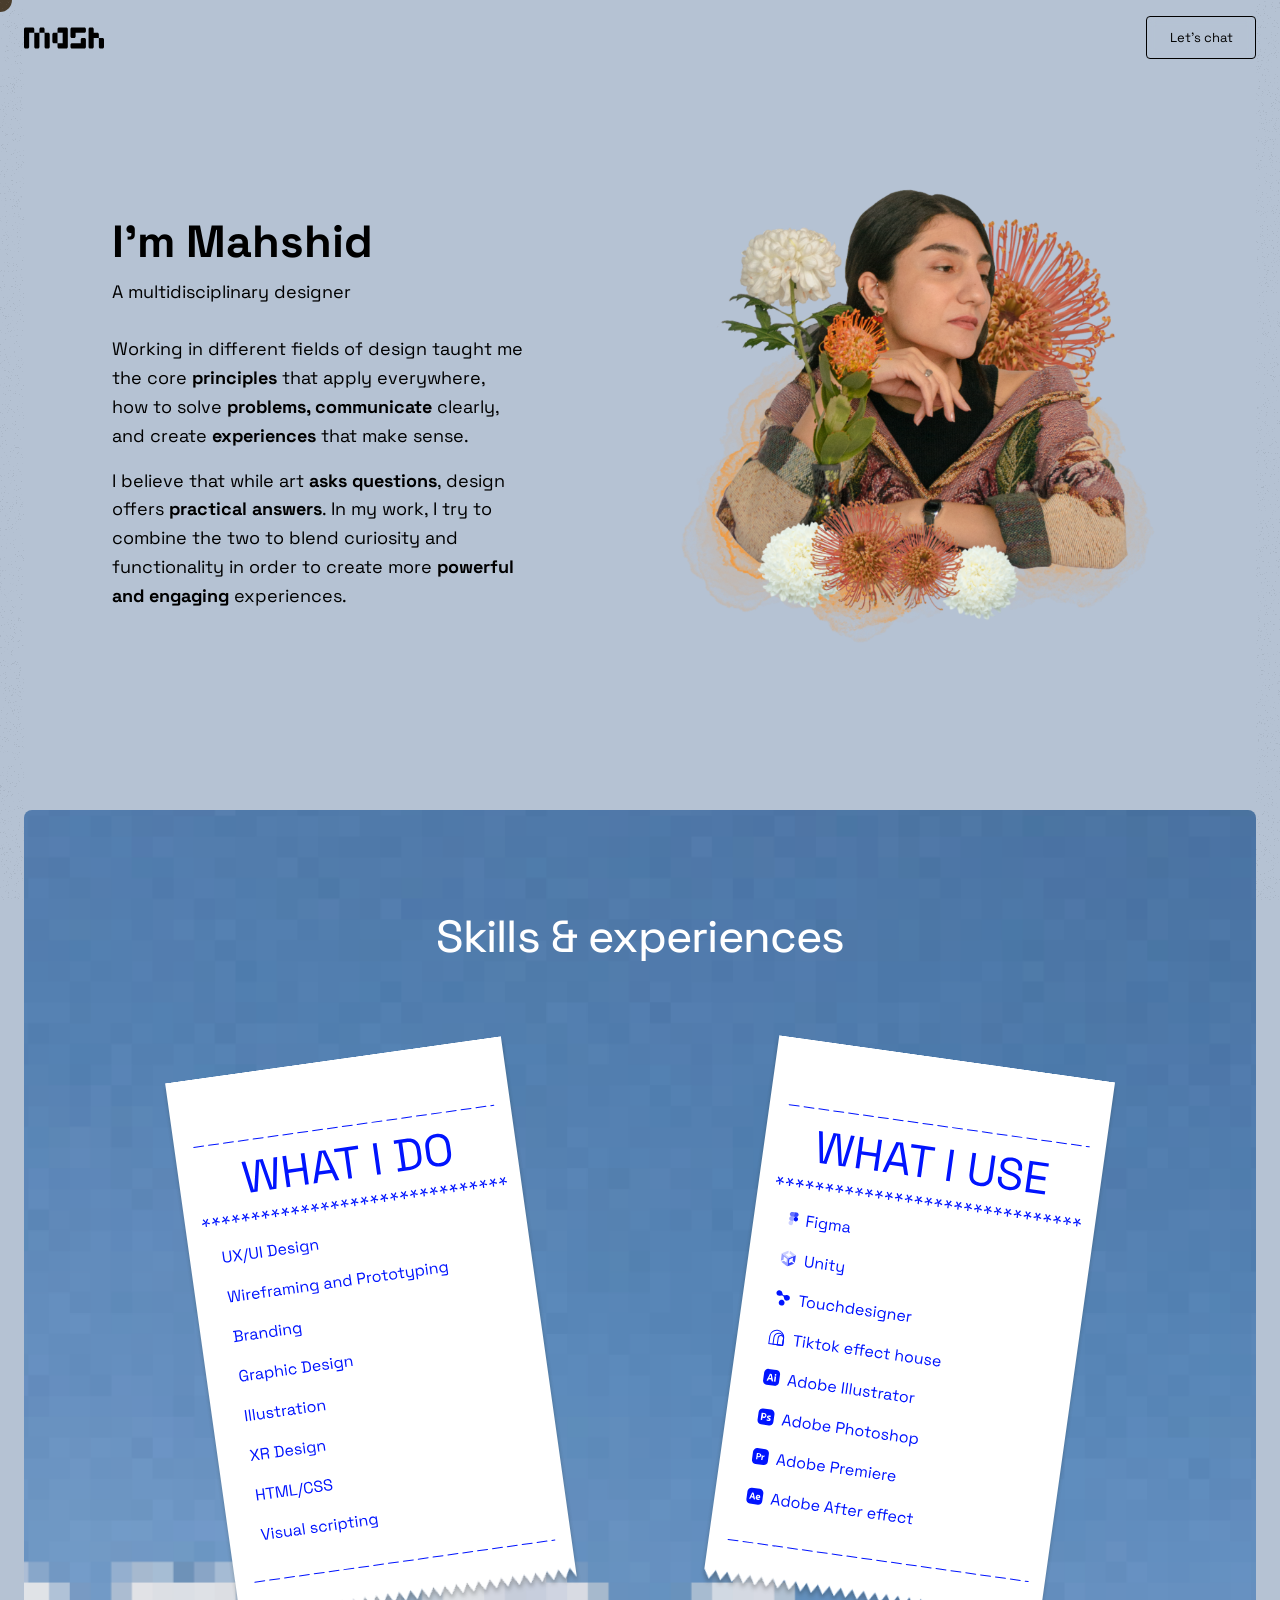
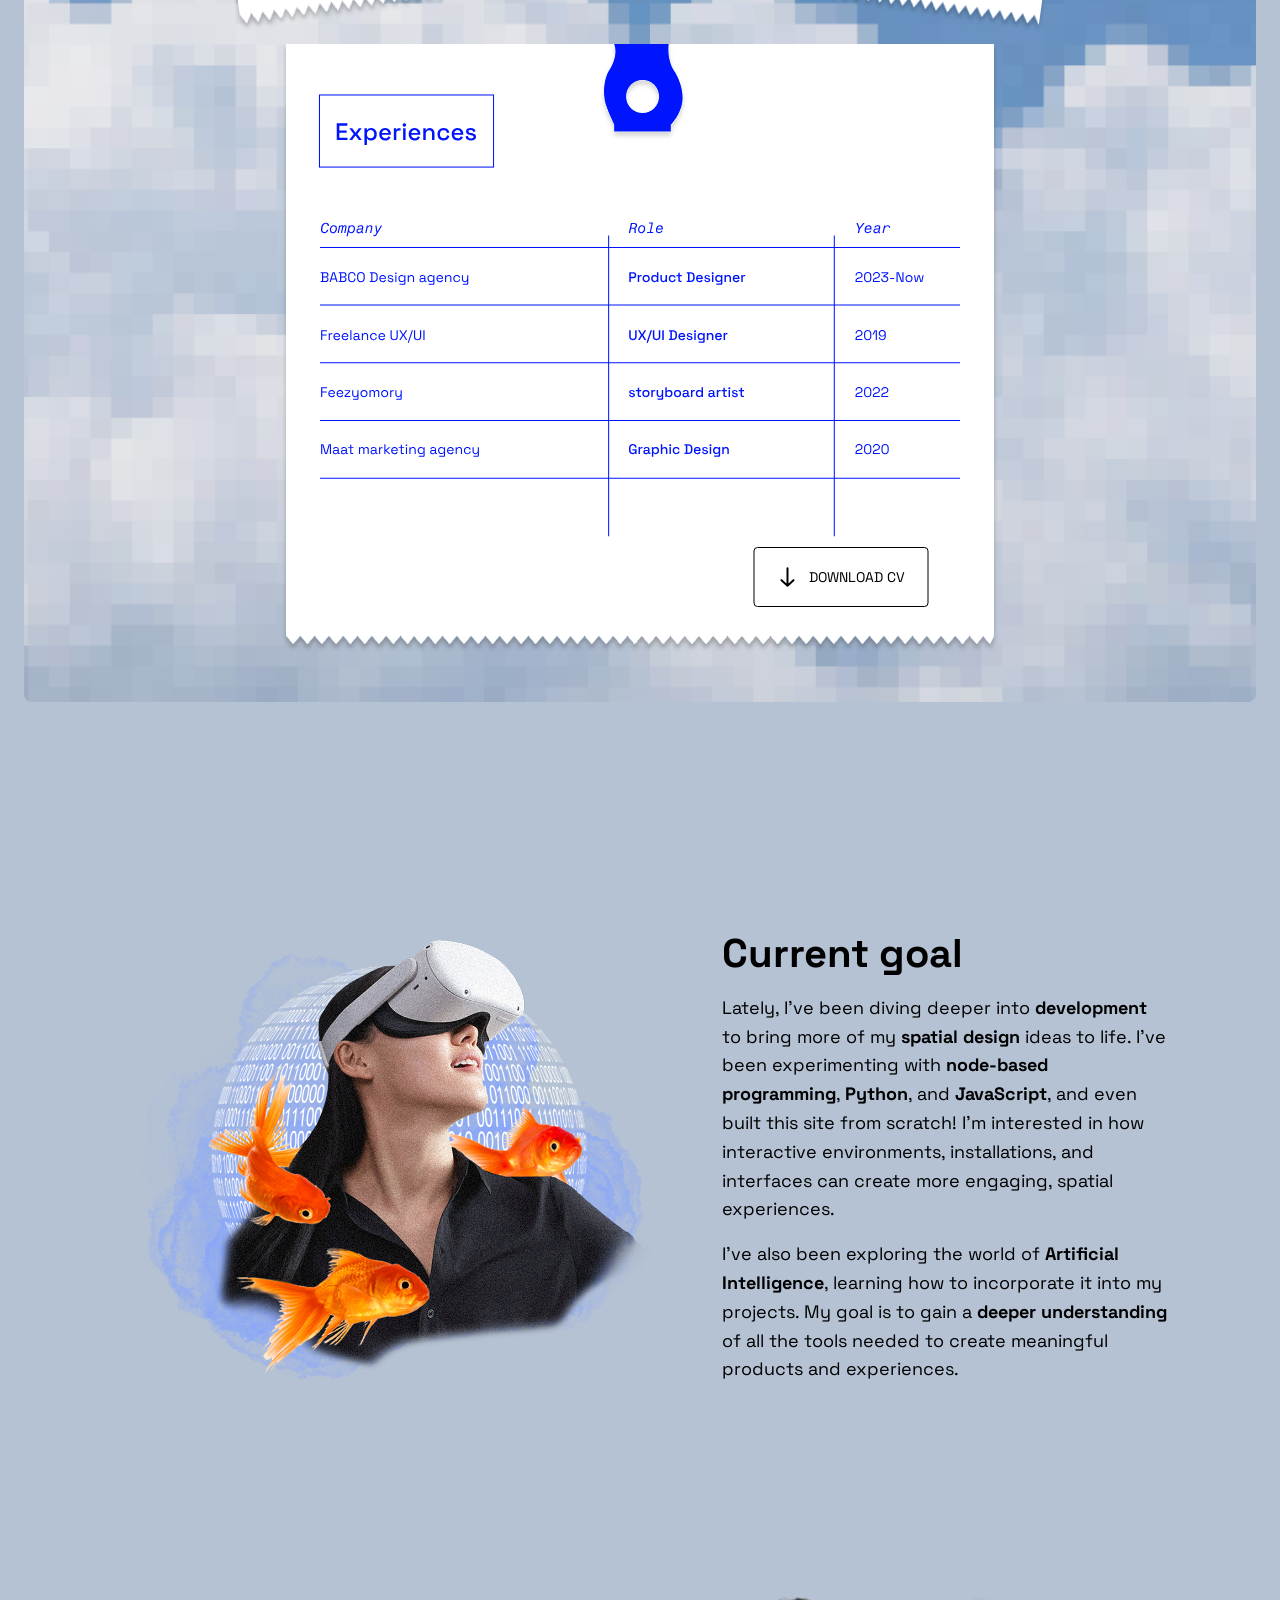
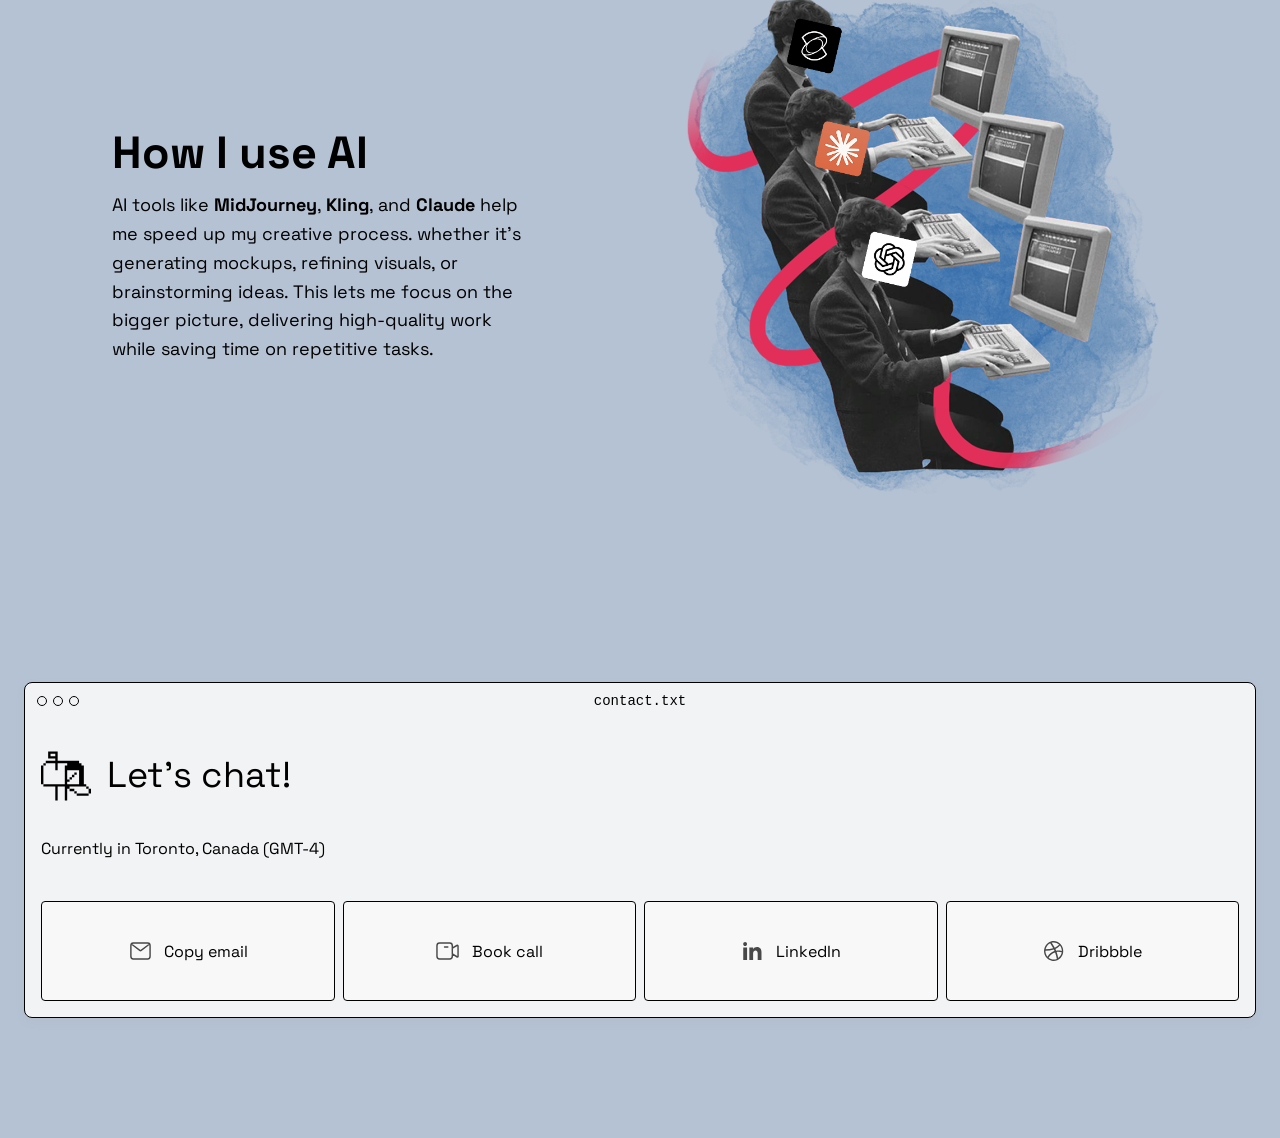
==== commit 5be57baa: "Normalize images/ subfolder names to lowercase and honest labels - images/CF/    -> images/commandfr" ====
--- a/public/about.html
+++ b/public/about.html
@@ -115,7 +115,7 @@
                                     <img src="images/exp.svg" alt="Skill Icon 3" class="skill-svg">
         <a href="images/cv.pdf" download>
     <button class="skills-cta-button">
-        <img src="images/png/download.svg" alt="Download" class="button-icon">
+        <img src="images/social/download.svg" alt="Download" class="button-icon">
         Download CV
     </button>
 </a>
@@ -194,7 +194,7 @@
                 <!-- Left side: Icon and Title -->
                 <div class="contact-left">
                     <div class="contact-title-container">
-                        <img src="images/png/title.svg" alt="Chat" class="contact-title-icon">
+                        <img src="images/social/title.svg" alt="Chat" class="contact-title-icon">
                         <h3 class="contact-title">Let's chat!</h3>
                     </div>
                 </div>
@@ -212,28 +212,28 @@
             <div class="contact-buttons-container">
                 <a href="mahshidmdnn@gmail.com" class="contact-button" id="copy-email-button">
                     <div class="contact-button-icon">
-                        <img src="images/png/email.svg" alt="Email" class="icon" width="24" height="24">
+                        <img src="images/social/email.svg" alt="Email" class="icon" width="24" height="24">
                     </div>
                     <span class="contact-button-text">Copy email</span>
                 </a>
                 
                 <a href="https://calendly.com/mahshidmdnn/30min" class="contact-button" id="book-call-button">
                     <div class="contact-button-icon">
-                        <img src="images/png/call.svg" alt="Call" width="24" height="24">
+                        <img src="images/social/call.svg" alt="Call" width="24" height="24">
                     </div>
                     <span class="contact-button-text">Book call</span>
                 </a>
                 
                 <a href="https://www.linkedin.com/in/mahshid-mahmoudian/" target="_blank" class="contact-button">
                     <div class="contact-button-icon">
-                        <img src="images/png/linkedin.svg" alt="LinkedIn" width="24" height="24">
+                        <img src="images/social/linkedin.svg" alt="LinkedIn" width="24" height="24">
                     </div>
                     <span class="contact-button-text">LinkedIn</span>
                 </a>
                 
                 <a href="https://dribbble.com/MahshidDesign" target="_blank" class="contact-button">
                     <div class="contact-button-icon">
-                        <img src="images/png/dribbble.svg" alt="Dribbble" width="24" height="24">
+                        <img src="images/social/dribbble.svg" alt="Dribbble" width="24" height="24">
                     </div>
                     <span class="contact-button-text">Dribbble</span>
                 </a>
@@ -246,6 +246,6 @@
 
 <div class="bottom-spacer"></div>
 
-<script src="components.js"></script>
+<script src="js/project-pages.js"></script>
 </body>
 </html>
--- a/public/css/sections.css
+++ b/public/css/sections.css
@@ -108,7 +108,7 @@
     left: 0;
     right: 0;
     bottom: 0;
-    background-image: url('bg.png');
+    background-image: url('../images/bg.png');
     background-size: cover;
     background-position: center;
     z-index: -2;
--- a/public/css/about.css
+++ b/public/css/about.css
@@ -24,7 +24,7 @@
     left: 0;
     width: 100%;
     height: 100%;
-    background-image: url('noise.png');
+    background-image: url('../images/about/noise.png');
     opacity: 0.5;
     pointer-events: none;
     z-index: 1;
@@ -215,7 +215,7 @@
 .about-skills {
     margin-top: 80px;
     position: relative;
-    background-image: url('image.png');
+    background-image: url('../images/about/section-bg.png');
     padding: var(--spacing-2xl) 0;
     /* Increased padding to make background taller */
     padding-top: 100px;
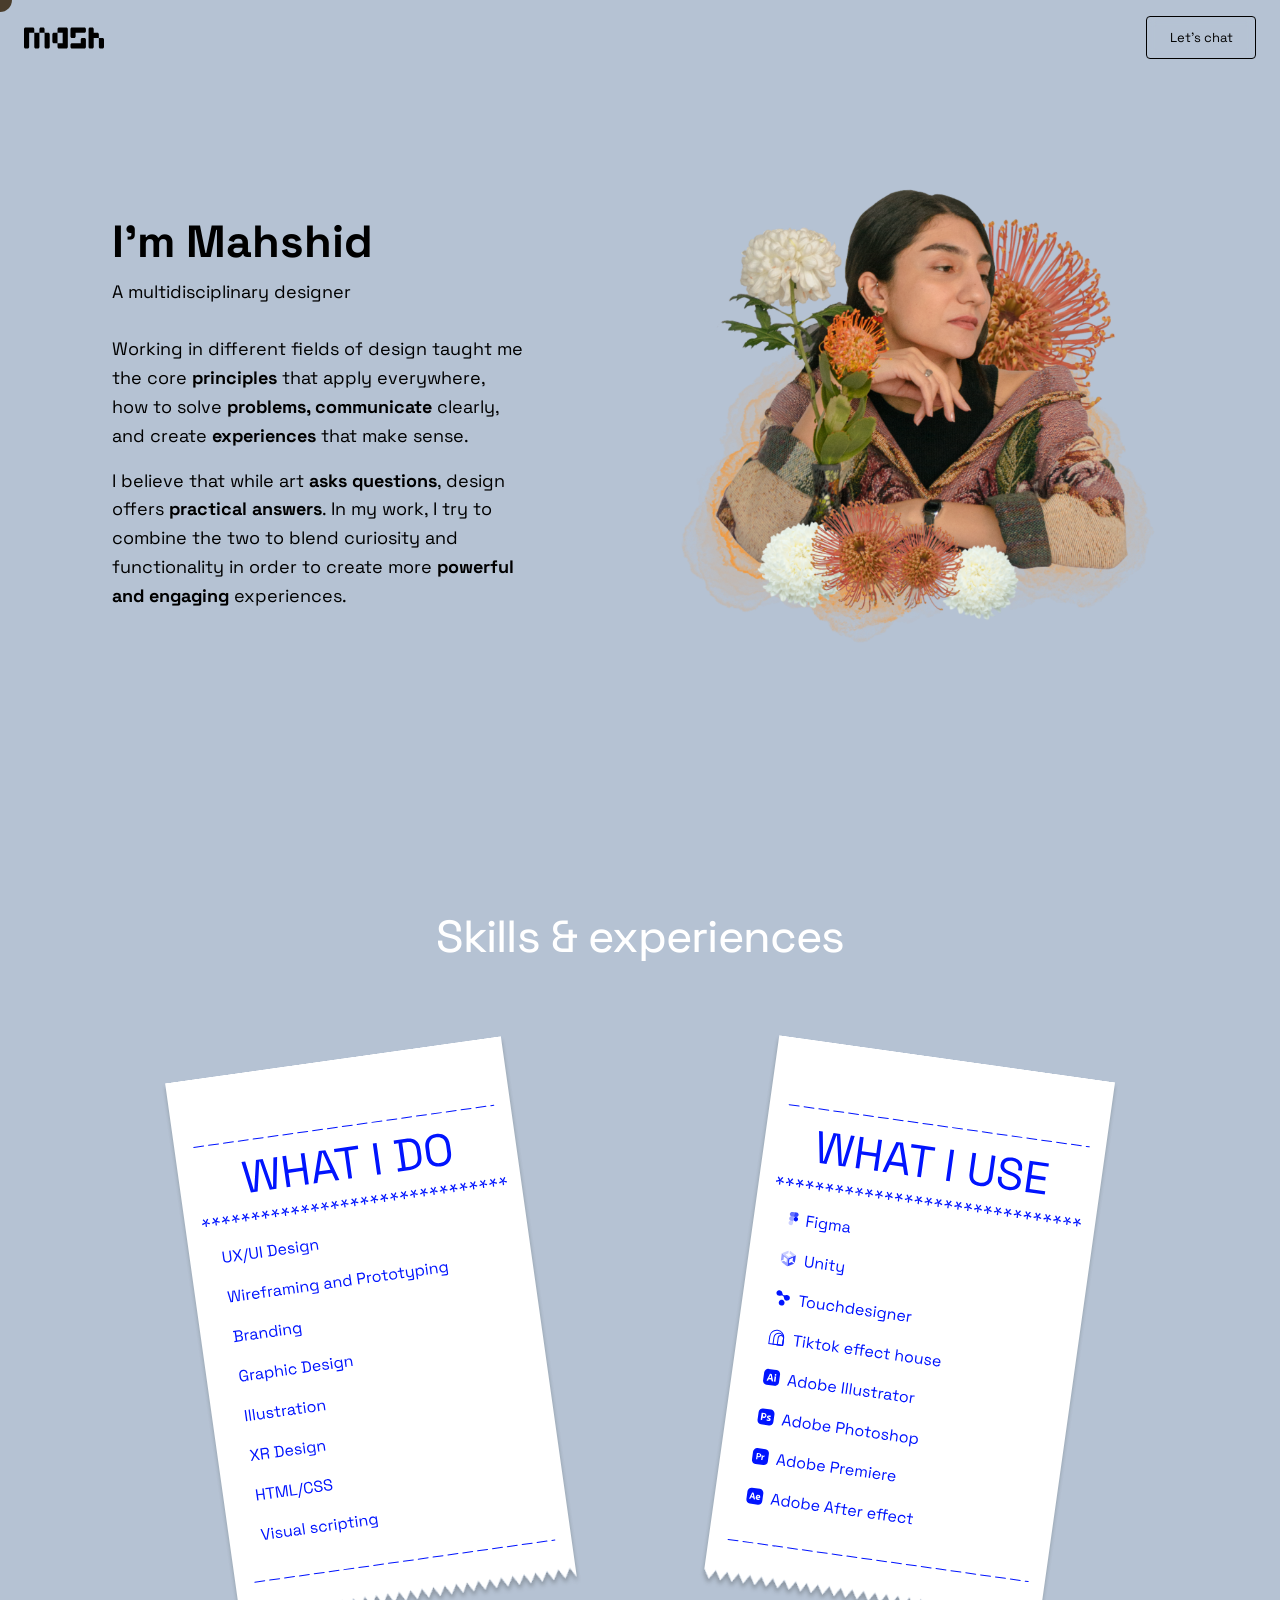
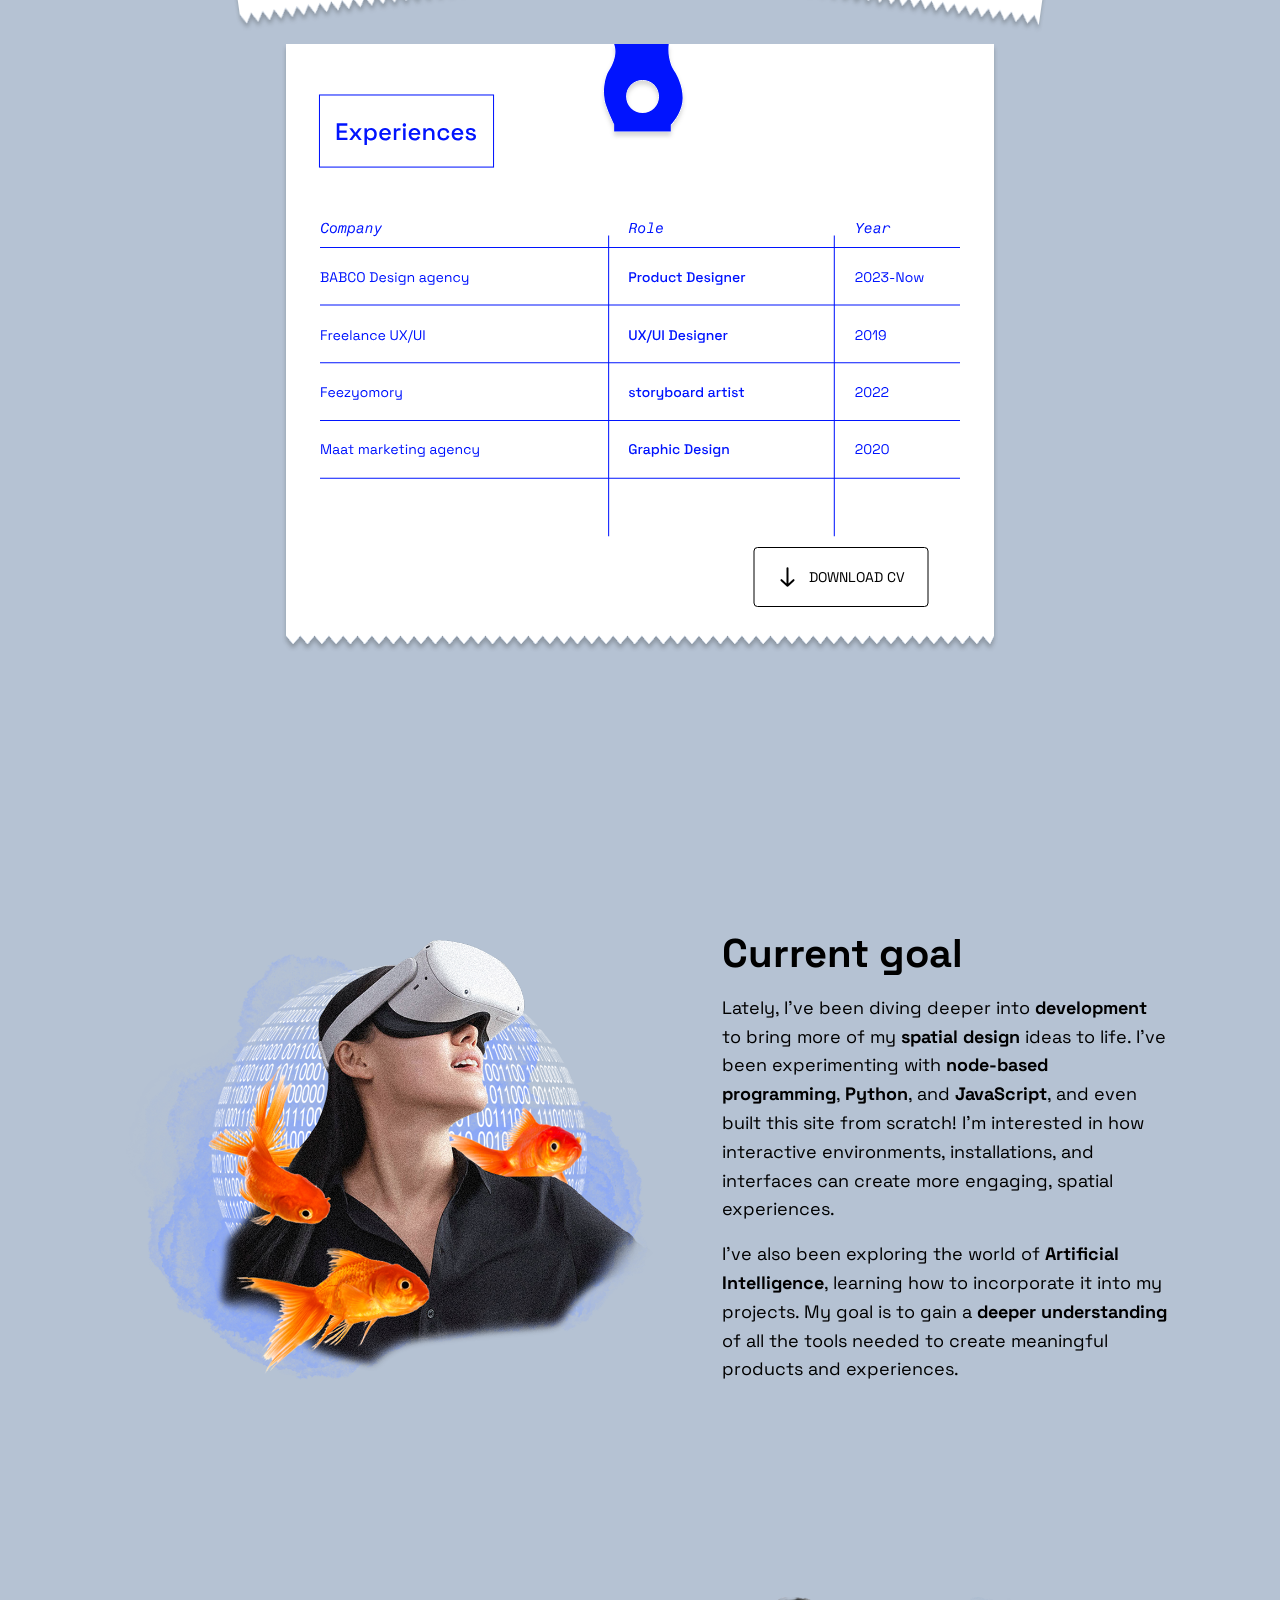
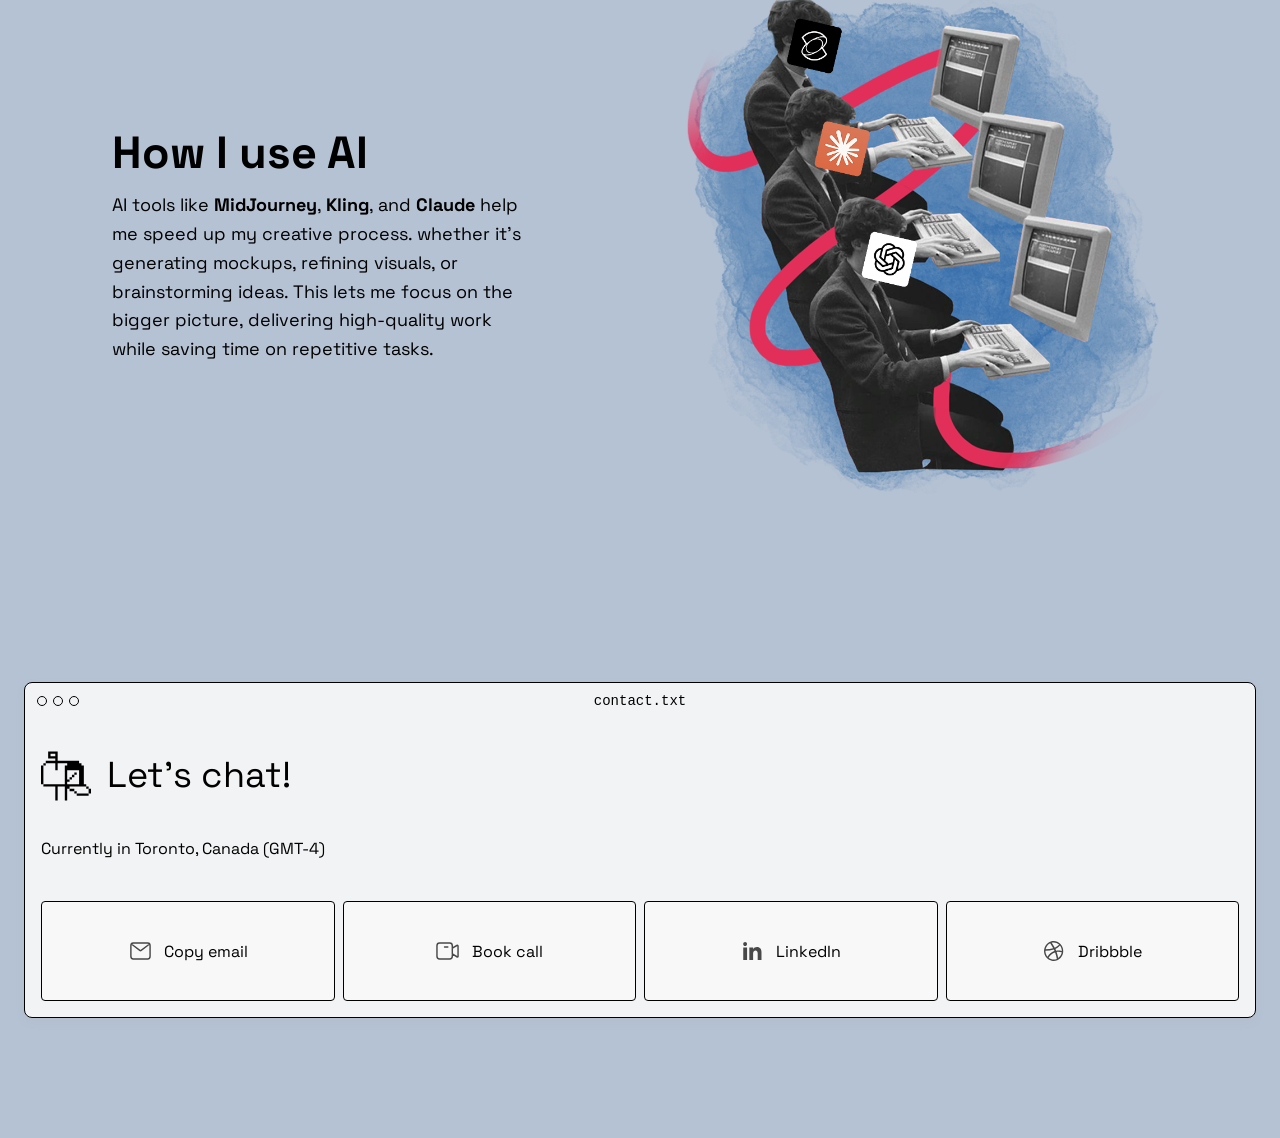
==== commit b3e5e3d5: "Move each page's inline <style> block into css/pages/<page>.css Every content page carried 30-270 li" ====
--- a/public/about.html
+++ b/public/about.html
@@ -17,43 +17,9 @@
   
     <link rel="stylesheet" href="css/projects.css">
     <link rel="stylesheet" href="css/sections.css">
-    <link rel="stylesheet" href="css/about.css">
-
-
-    <style>
-        /* Custom cursor styles */
-        body, html {
-            cursor: none; /* Hide the default cursor */
-        }
-
-        .cursor {
-            position: fixed;
-            width: 24px;
-            height: 24px;
-            border-radius: 50%;
-            pointer-events: none;
-            z-index: 9999;
-            mix-blend-mode: difference;
-            background-color: white;
-            transform: translate(-50%, -50%);
-            transition: width 0.15s ease-out, height 0.15s ease-out, border-radius 0.15s ease-out;
-            will-change: transform, width, height;
-        }
-        
-        /* Make all interactive elements use the custom cursor */
-        a, button, .skills-cta-button, .contact-button, input, 
-        select, textarea, [role="button"], .lets-chat-button,
-        .nav-button, .title-icon, .icon-container {
-            cursor: none !important;
-        }
-        
-        /* Duplicate declaration to match ARCH page exactly */
-        body, html {
-            cursor: none;
-        }
-
-
-    </style>
+
+
+    <link rel="stylesheet" href="css/pages/about.css">
 </head>
   
 <body>
--- a/public/css/components.css
+++ b/public/css/components.css
@@ -1079,13 +1079,6 @@
       z-index: 1 !important;
     }
     
-    /* Specific window sizing */
-    #hello-window,
-    #hello-image-1 {
-      width: 85% !important; /* Slightly smaller than before */
-      max-width: 280px !important; /* Reduced from 320px */
-    }
-    
     /* Make windows more compact */
     .draggable-window .window-content {
       padding: 12px !important; /* Smaller padding */
--- a/public/css/sections.css
+++ b/public/css/sections.css
@@ -225,44 +225,6 @@
   
   .window-button:hover {
     background-color: #e8e8e8;
-  }
-  
-  /* Hello window specific styles */
-  #hello-window {
-    width: 320px;
-    max-width: 100%;
-  }
-  
-  #hello-window .window-content p {
-    margin: 2px 0 24px 0;
-    font-size: 16px;
-    color: #000;
-  }
-  
-  /* Hello image window */
-  #hello-image-1 {
-    width: 320px;
-    height: 320px;
-    max-width: 100%;
-    top: 80px;
-    left: 180px;
-  }
-  
-  #hello-image-1 .window-content {
-    padding: 6px;
-    height: calc(100% - 36px);
-    display: flex;
-    align-items: center;
-    justify-content: center;
-  }
-  
-  #hello-image-1 .window-content img {
-    width: 100%;
-    height: 100%;
-    object-fit: cover;
-    display: block;
-    border-radius: 4px;
-    margin: 0;
   }
   
   /* Overlay window styles */
--- a/public/css/pages/about.css
+++ b/public/css/pages/about.css
@@ -0,0 +1,639 @@
+/* --- merged from css/about.css --- */
+/* about.css - Styles for the About page */
+
+:root {
+    --color-background: #B5C2D3;
+}
+
+/* Page Background */
+body {
+    background-color: #B5C2D3 !important;
+}
+html {
+    background-color: #B5C2D3 !important;
+}
+
+[data-scroll-container] {
+    background-color: #B5C2D3 !important;
+    overflow: hidden;
+}
+
+/* Noise Overlay */
+.noise-overlay {
+    position: fixed;
+    top: 0;
+    left: 0;
+    width: 100%;
+    height: 100%;
+    background-image: url('../images/about/noise.png');
+    opacity: 0.5;
+    pointer-events: none;
+    z-index: 1;
+}
+
+/* First Section - About Intro */
+.about-intro {
+    width: 100%;
+    height: 630px;
+    max-width: var(--container-max);
+    margin: 100px auto 0;
+    padding: 0 88px;
+    position: relative;
+}
+
+.two-column-container {
+    display: flex;
+    justify-content: center;
+    align-items: center;
+    height: 100%;
+    margin: 0 auto;
+    gap: 120px;
+    max-width: 1200px;
+}
+
+.left-column {
+    width: 460px;
+    height: 630px;
+    display: flex;
+    flex-direction: column;
+    justify-content: center;
+    color: var(--color-primary);
+    gap: 16px;
+    position: relative;
+}
+
+.left-column h1 {
+    font-size: 45px;
+    font-weight: 700;
+    line-height: 1;
+    color: var(--color-primary);
+    margin-bottom: 0px;
+}
+
+.left-column .subtitle {
+    font-size: 18px;
+    font-weight: 400;
+    color: var(--color-primary);
+    margin-bottom: 16px;
+}
+
+.about-text {
+    display: flex;
+    flex-direction: column;
+    color: var(--color-primary);
+}
+
+.about-text p {
+    font-size: 18px;
+    margin-bottom: 16px;
+    line-height: 1.6;
+}
+
+.about-text p:last-child {
+    margin-bottom: 0;
+}
+
+.about-text .highlight {
+    font-weight: 500;
+}
+
+.right-column {
+    width: 647px;
+    height: 630px;
+    display: flex;
+    justify-content: center;
+    align-items: center;
+}
+
+.about-image {
+    width: 500px;
+    height: 500px;
+    display: flex;
+    justify-content: center;
+    align-items: center;
+}
+
+.about-image img {
+    max-width: 100%;
+    max-height: 100%;
+    object-fit: cover;
+}
+
+/* Skills Tags */
+.skills-tags {
+    display: flex;
+    flex-wrap: wrap;
+    gap: 12px;
+    margin-top: 32px;
+}
+
+.skill-tag {
+    display: inline-flex;
+    padding: 8px 16px;
+    background-color: rgba(255, 255, 255, 0.5);
+    border-radius: 20px;
+    font-size: var(--font-size-sub);
+    font-weight: 400;
+    color: var(--color-primary);
+}
+
+/* About Goals Section */
+.about-goals {
+    width: 100%;
+    height: 550px;
+    max-width: var(--container-max);
+    margin: 80px auto 0;
+    padding: 0 88px;
+    position: relative;
+}
+
+/* Adjust the two-column container gap */
+.about-goals .two-column-container {
+    gap: 60px; /* Reduce gap if needed to give more space to the image */
+    align-items: center; /* Ensure vertical centering */
+}
+
+/* Fix left column in second section */
+.about-goals .left-column {
+    width: 550px; /* Increase from current size */
+    height: auto;
+    justify-content: flex-start;
+    padding-top: 0;
+}
+
+/* Fix right column in second section */
+.about-goals .right-column {
+    height: auto;
+    display: flex;
+    flex-direction: column;
+    align-items: flex-start;
+    justify-content: flex-start;
+    padding-top: 0;
+}
+
+/* Fix "Current goal" heading placement */
+.about-goals h2 {
+    font-size: 40px;
+    font-weight: 700;
+    color: var(--color-primary);
+    margin: 0 0 16px 0;
+    padding: 0;
+    line-height: 1.2;
+    align-self: flex-start;
+}
+
+/* Adjust paragraph spacing in the second section */
+.about-goals .about-text {
+    margin-top: 0;
+    padding-top: 0;
+}
+
+.about-goals .about-text p {
+    margin-bottom: 16px;
+}
+
+.about-goals .about-text p:last-child {
+    margin-bottom: 0;
+}
+
+/* Fix image container in second section */
+.about-secondary-image {
+    width: 550px;
+    height: auto;
+    display: flex;
+    justify-content: center;
+    align-items: flex-start;
+}
+
+.about-secondary-image img {
+    max-width: 100%;
+    height: auto;
+    object-fit: contain; /* Changed from 'cover' to 'contain' to preserve entire image */
+    border-radius: 8px;
+}
+
+/* Second Section - Skills */
+.about-skills {
+    margin-top: 80px;
+    position: relative;
+    background-image: url('../images/about/section-bg.png');
+    padding: var(--spacing-2xl) 0;
+    /* Increased padding to make background taller */
+    padding-top: 100px;
+    padding-bottom: 10px; /* Extend background downward significantly */
+    background-size: cover; /* Changed from 150% to cover for better scaling */
+    background-position: center;
+    background-repeat: no-repeat;
+    border-radius: 8px; /* Add rounded corners */
+    /* Remove max-width constraint to allow full width */
+    width: 100%;
+    max-width: 100%;
+    margin-left: auto;
+    margin-right: auto;
+    margin-bottom: 100px;
+    /* Add horizontal padding to prevent border-radius being cut off */
+    padding-left: 24px;
+    padding-right: 24px;
+
+}
+.skills-title {
+    margin-bottom: var(--spacing-2xl);
+    text-align: center;
+}
+
+/* Add this to your about.css file */
+
+
+.skills-title .section-title {
+    font-family: var(--font-primary);
+    font-size: 45px; /* Increased size */
+    font-weight: 450;
+    color: #ffffff !important; /* Force white color */
+    letter-spacing: -0.02em;
+}
+
+
+/* Adjust content spacing to match the new background size */
+.skills-content {
+    margin-top: 60px;
+    margin-bottom: 40px;
+    position: relative;
+}
+
+/* First row with soft and hard skills */
+.skills-row-1 {
+    height: 500px;
+    display: flex;
+    justify-content: center;
+    align-items: center;
+    gap: 190px;
+    perspective: 1000px;
+}
+
+/* Card rotation */
+.skills-row-1 img:first-child {
+    transform: rotate(-8deg);
+}
+
+.skills-row-1 img:last-child {
+    transform: rotate(8deg);
+}
+
+.skills-row-2 {
+    height: auto; /* Remove fixed height to prevent overflow issues */
+    min-height: 500px; /* Minimum height to ensure proper spacing */
+    display: flex;
+    justify-content: center;
+    align-items: center;
+    margin-top: 60px;
+    position: relative;
+}
+
+.skills-cta-button {
+    background-color: transparent !important; /* Remove background */
+    color: black !important; /* Black text */
+    border: 1px solid black !important; /* Add black border */
+    padding: 8px 12px;
+    border-radius: 4px;
+    font-size: 14px;
+    cursor: pointer;
+    transition: background-color 0.3s ease, color 0.3s ease;
+    bottom: 45px; /* Adjust this value to move up/down */
+    left: 67%; /* Center horizontally - adjust to move left/right */
+    transform: translateX(-50%); /* Ensures true centering */
+
+    display: flex;
+    align-items: center;
+    gap: 12px;
+}
+
+
+
+.skills-cta-button .button-icon {
+    width: 20px;
+    height: 20px;
+    stroke: white; /* Ensure icon color matches button text */
+}
+
+.skills-cta-button:hover {
+    background-color: #000DB3; /* Darker shade for hover effect */
+}
+
+/* Responsive Styles */
+@media (max-width: 1200px) {
+    .about-intro,
+    .about-goals {
+        padding: 0 60px;
+    }
+
+    .left-column {
+        width: 400px;
+    }
+
+    .right-column {
+        width: 550px;
+    }
+
+    .left-column h1 {
+        font-size: calc(var(--font-size-h2) * 0.9);
+    }
+    
+    .about-goals h2 {
+        font-size: 36px;
+    }
+}
+
+@media (max-width: 992px) {
+    .two-column-container {
+        gap: 60px;
+    }
+}
+
+@media (max-width: 768px) {
+    .about-intro,
+    .about-goals {
+        height: auto;
+        padding: 40px 20px;
+        margin-top: 60px;
+    }
+
+    .two-column-container {
+        flex-direction: column;
+        gap: 40px;
+    }
+
+    .left-column, 
+    .right-column {
+        width: 100%;
+        height: auto;
+    }
+    
+    .about-goals .two-column-container {
+        padding-top: 20px;
+    }
+    
+    .about-goals h2 {
+        font-size: 32px;
+        margin-bottom: 12px;
+    }
+
+    .skills-tags {
+        justify-content: center;
+    }
+
+    .skills-row-1 {
+        flex-direction: column;
+        height: auto;
+        gap: 60px;
+    }
+
+    .skills-row-2 {
+        height: auto;
+        margin-top: 40px;
+    }
+    
+    .skills-cta-button {
+        bottom: 30px;
+        left: 50%;
+        padding: 10px 20px;
+        font-size: 14px;
+    }
+
+    .skills-cta-button .button-icon {
+        width: 16px;
+        height: 16px;
+    }
+}
+
+
+/* Add this to your about.css file or inline styles */
+
+/* Override contact text alignment specifically for the about page */
+.about-page .contact-text {
+    width: 80%; /* Change from 35% to match homepage */
+    margin-left: auto; /* Push to right edge */
+}
+
+.about-page .contact-location {
+    line-height: 1.2; /* Fix line height */
+    margin-bottom: 8px; /* Add spacing between location and coffee text */
+}
+
+/* For mobile devices */
+@media (max-width: 768px) {
+    .about-page .contact-text {
+        width: 100%;
+        margin-left: 0;
+    }
+}
+
+/* Improved Mobile Responsiveness for About Page */
+
+/* Increase top spacing on mobile */
+@media (max-width: 768px) {
+
+    .about-skills {
+        padding-top: 80px;
+        padding-bottom: 120px;
+    }
+    
+    .skills-row-1 {
+        min-height: auto;
+    }
+    
+    .skills-row-2 {
+        min-height: auto;
+        margin-bottom: 60px;
+    }
+
+    .about-intro {
+        margin-top: 80px !important; /* Increased from original */
+    }
+    
+    /* Text-photo-text-photo-text-photo order for mobile */
+    .mobile-order-1 {
+        order: 1;
+    }
+    
+    .mobile-order-2 {
+        order: 2;
+    }
+    
+    /* Increase vertical spacing between SVGs */
+    .skills-row-1 {
+        gap: 40px !important; /* Force higher spacing value */
+    }
+    
+    .skills-row-1 img {
+        max-width: 220px !important;
+    }
+    
+    /* Experience SVG - larger */
+    .skills-row-2 img {
+        max-width: 400px !important; /* Larger than other SVGs on mobile */
+    }
+    
+    /* Add extra margin for separation */
+    .skills-row-1 img:first-child {
+        margin-bottom: 20px;
+    }
+    
+    /* Ensure skills row has adequate spacing */
+    .skills-row-2 {
+        margin-top: 80px !important; /* More space between rows */
+        gap: 40px !important; /* Space between SVG and button */
+    }
+    
+    /* Reposition download button */
+    .skills-cta-button {
+        position: static; /* Remove absolute positioning */
+        margin: 20px auto 0;
+        transform: none;
+        display: block;
+    }
+}
+
+/* Even smaller SVGs for very small screens */
+@media (max-width: 480px) {
+    .about-intro {
+        margin-top: 40px;
+    }
+    
+    .skills-row-1 img, 
+    .skills-row-2 img {
+        max-width: 70%;
+    }
+}
+
+
+/* Add flex order support for mobile layouts */
+@media (max-width: 768px) {
+    .two-column-container {
+        flex-direction: column;
+        gap: 30px;
+    }
+    
+    /* Mobile ordering classes */
+    .mobile-order-1 {
+        order: 1;
+    }
+    
+    .mobile-order-2 {
+        order: 2;
+    }
+    
+    /* Increase top spacing for first section */
+    .about-intro {
+        margin-top: 80px; /* Increased spacing from top */
+        height: auto;
+        padding: 30px 20px;
+    }
+    
+    /* Make all sections auto height on mobile */
+    .about-intro,
+    .about-goals {
+        height: auto;
+        padding: 30px 20px;
+    }
+    
+    /* Set columns to full width on mobile */
+    .left-column, 
+    .right-column {
+        width: 100%;
+        height: auto;
+    }
+    
+    /* Adjust typography for mobile */
+    .left-column h1 {
+        font-size: 36px;
+    }
+    
+    .about-goals h2 {
+        font-size: 30px;
+    }
+    
+    .about-text p {
+        font-size: 16px;
+    }
+    
+    /* Skills section adjustments for mobile */
+    .skills-row-1 {
+        flex-direction: column;
+        height: auto;
+        gap: 30px;
+    }
+    
+    .skills-row-1 img, 
+    .skills-row-2 img {
+        max-width: 80%; /* Make SVGs smaller on mobile */
+        height: auto;
+    }
+    
+    .skills-row-2 {
+        height: auto;
+        margin-top: 30px;
+        flex-direction: column; /* Stack items vertically */
+    }
+    
+    /* Reposition download button */
+    .skills-cta-button {
+        position: static;
+        bottom: auto;
+        left: auto;
+        transform: none;
+        margin: 32px auto 0; /* Add space above button */
+        display: block;
+        width: fit-content;
+    }
+    
+
+    /* Small mobile adjustments */
+@media (max-width: 480px) {
+
+    
+    .skills-row-1 img, 
+    .skills-row-2 img {
+        max-width: 70%; /* Make SVGs even smaller on small mobile */
+    }
+    
+    .about-intro {
+        margin-top: 60px;
+    }
+    
+    .left-column h1 {
+        font-size: 32px;
+    }
+}
+}
+
+/* --- moved out of about.html inline <style> --- */
+/* Custom cursor styles */
+        body, html {
+            cursor: none; /* Hide the default cursor */
+        }
+
+        .cursor {
+            position: fixed;
+            width: 24px;
+            height: 24px;
+            border-radius: 50%;
+            pointer-events: none;
+            z-index: 9999;
+            mix-blend-mode: difference;
+            background-color: white;
+            transform: translate(-50%, -50%);
+            transition: width 0.15s ease-out, height 0.15s ease-out, border-radius 0.15s ease-out;
+            will-change: transform, width, height;
+        }
+        
+        /* Make all interactive elements use the custom cursor */
+        a, button, .skills-cta-button, .contact-button, input, 
+        select, textarea, [role="button"], .lets-chat-button,
+        .nav-button, .title-icon, .icon-container {
+            cursor: none !important;
+        }
+        
+        /* Duplicate declaration to match ARCH page exactly */
+        body, html {
+            cursor: none;
+        }
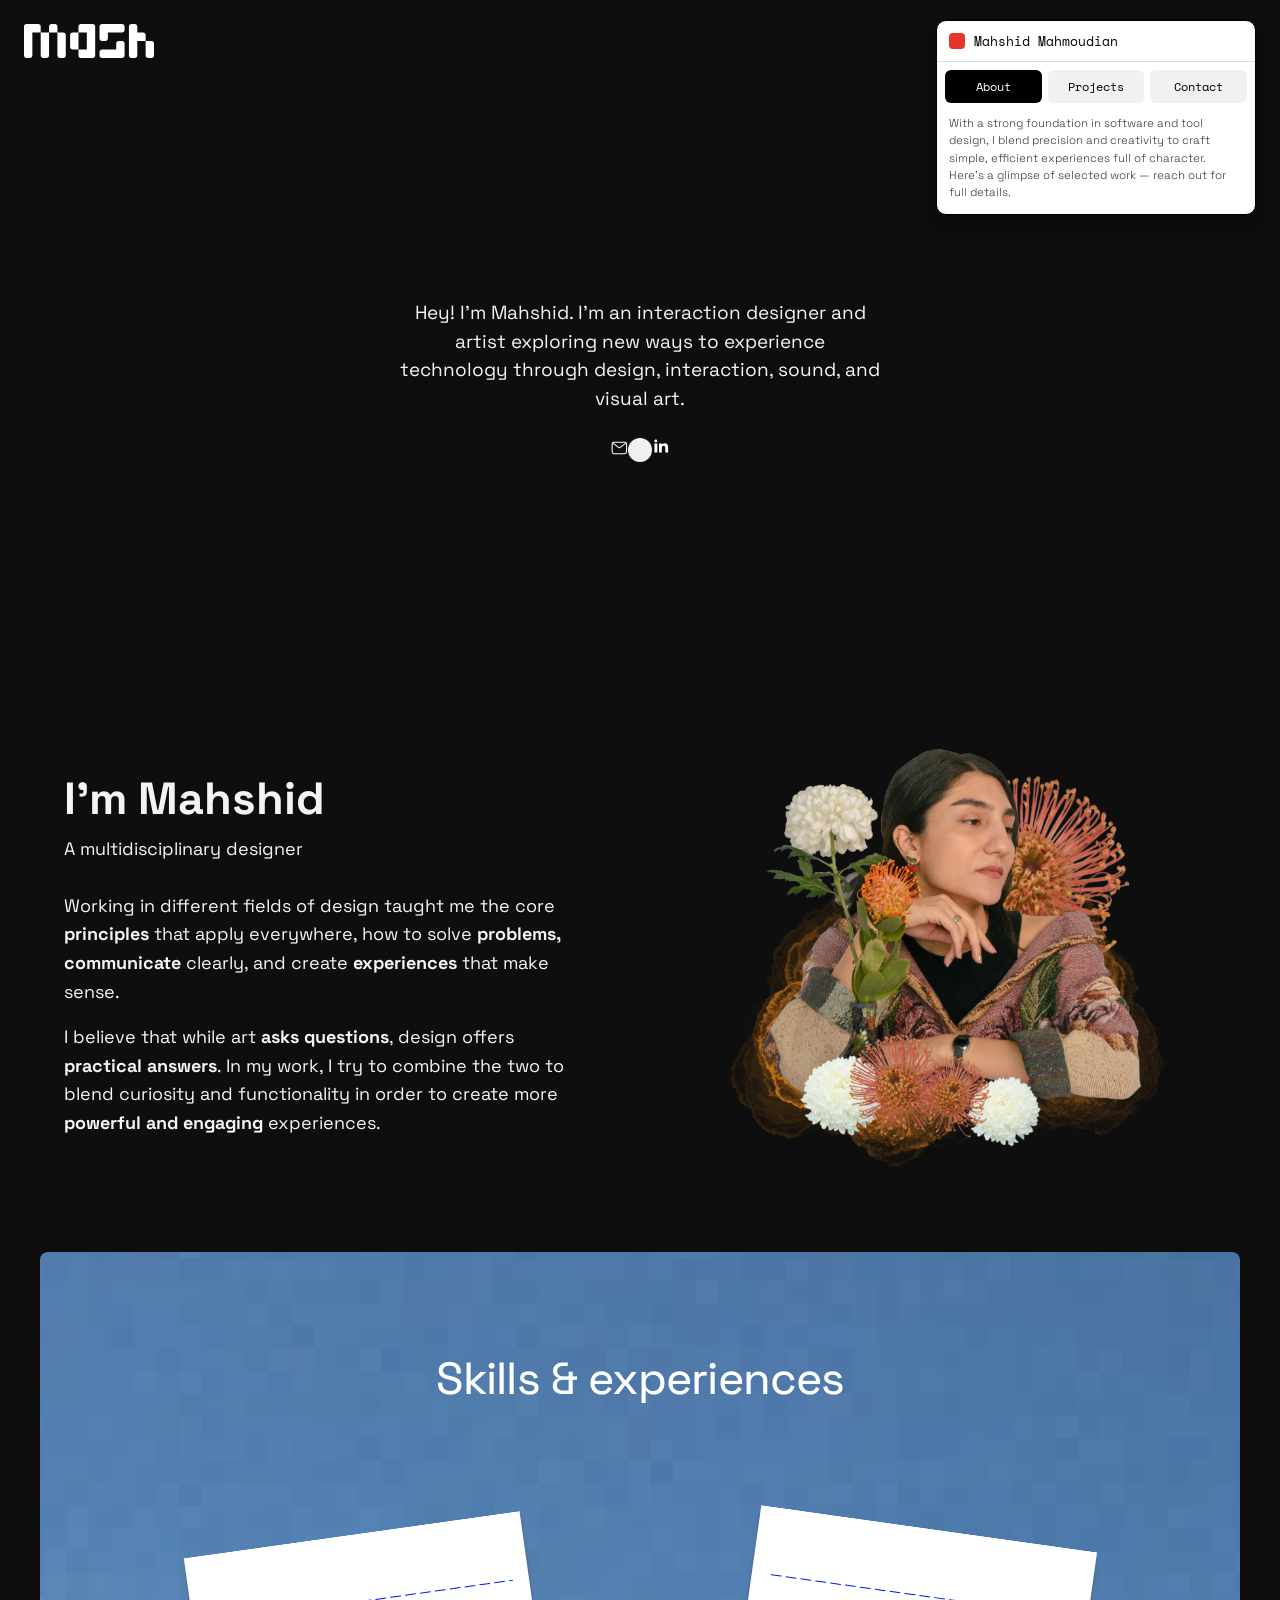
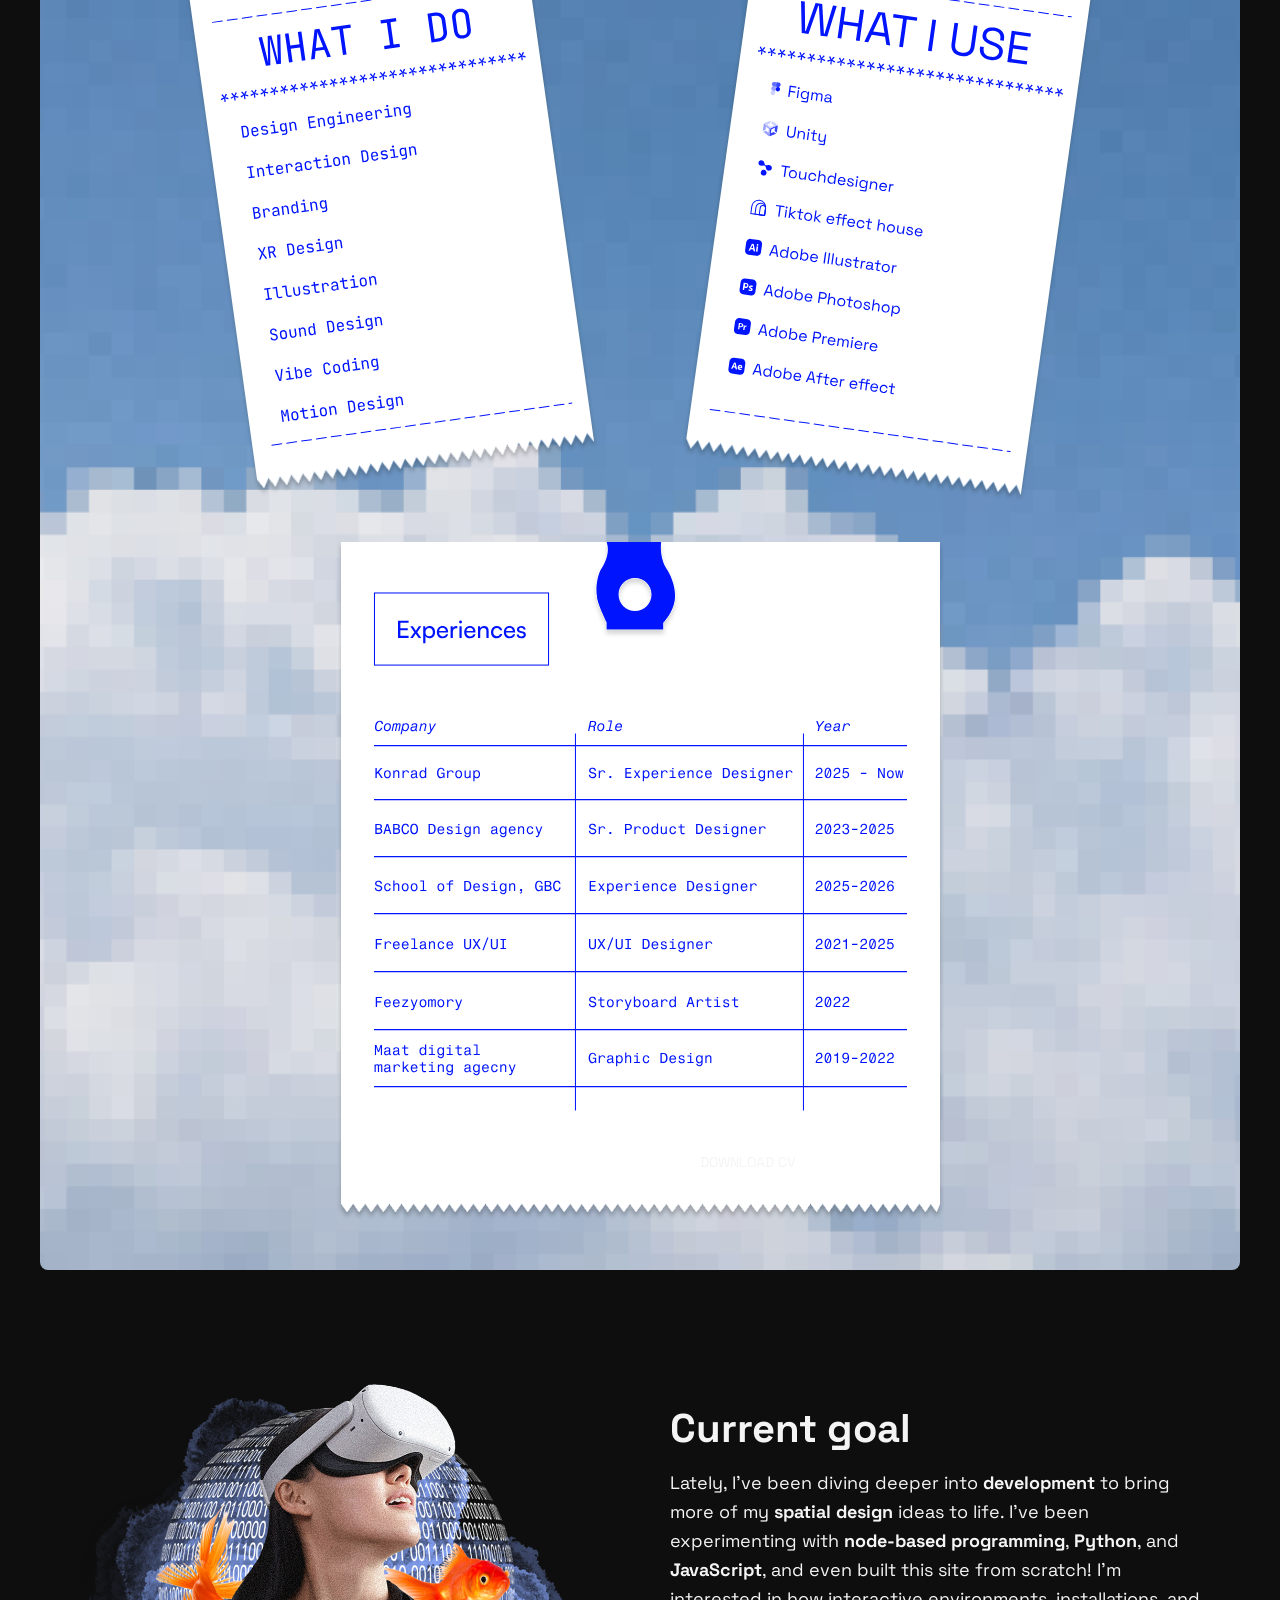
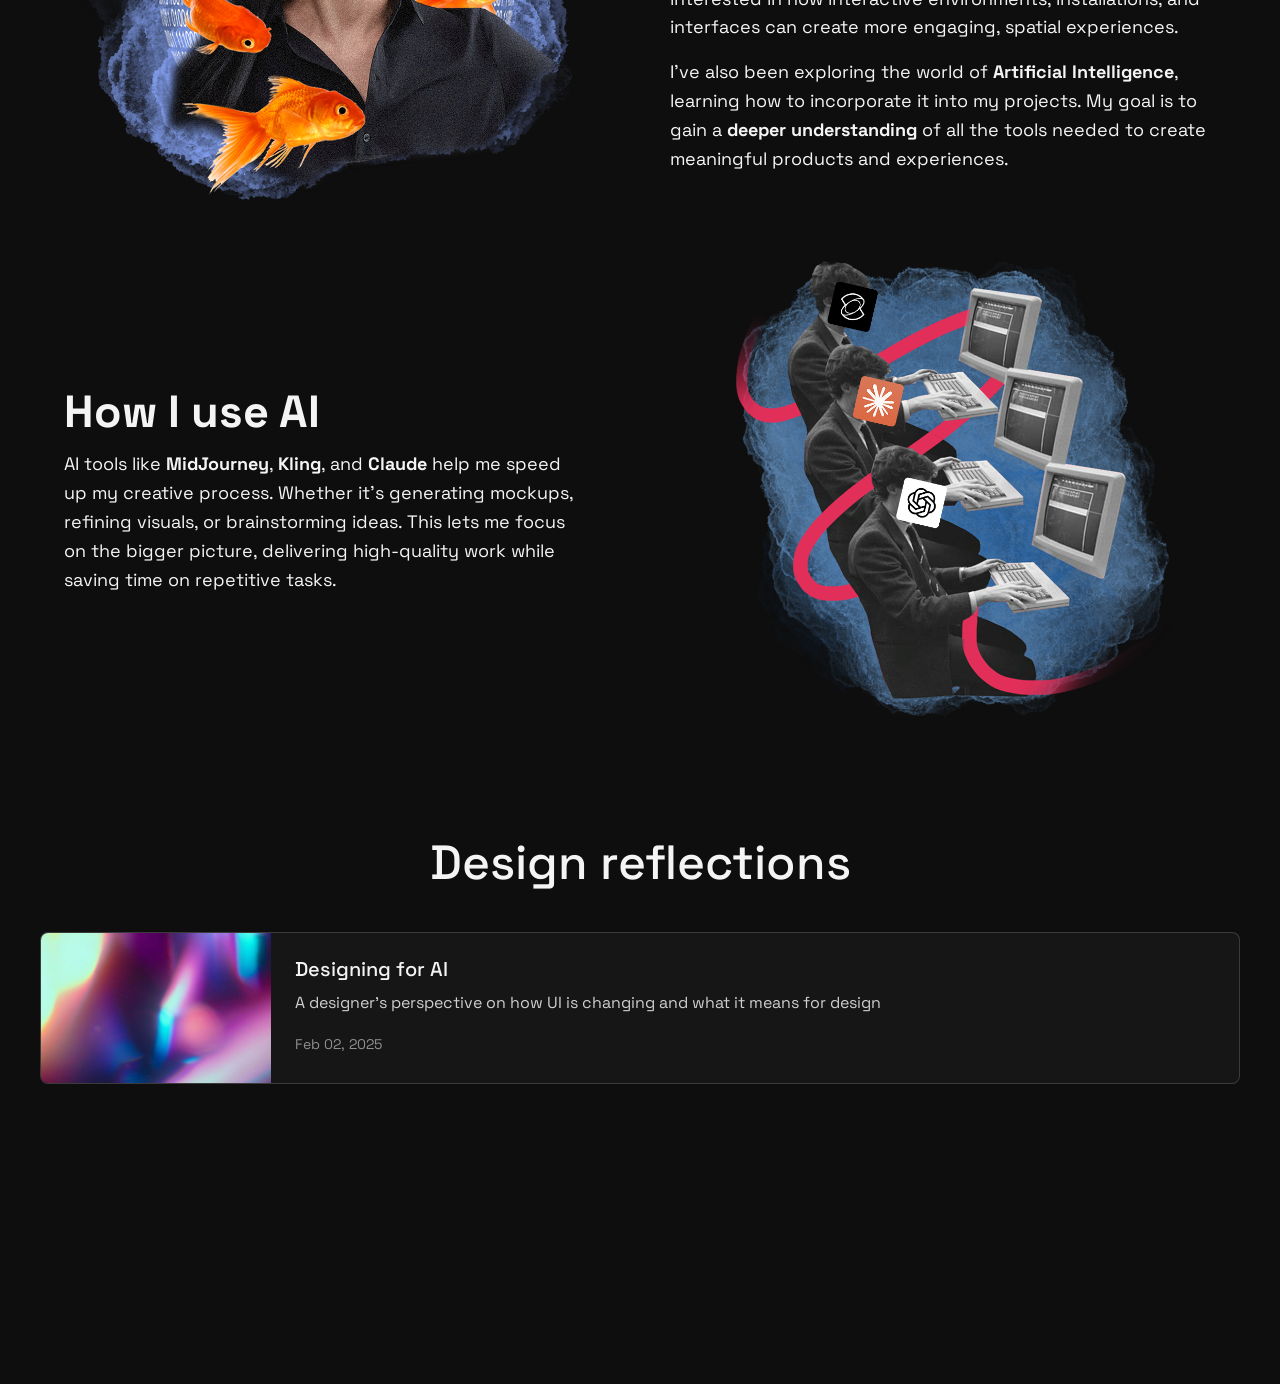
==== commit 0de38b1e: "Restructure: persistent top nav, Home=About, Projects SPA, dark theme - Persistent top nav on every " ====
--- a/public/about.html
+++ b/public/about.html
@@ -1,217 +1,13 @@
 <!DOCTYPE html>
-<html>
+<html lang="en">
 <head>
     <meta charset="UTF-8">
-    <meta name="viewport" content="width=device-width, initial-scale=1.0">
-    <title>About Me</title>
-
-    <!-- Google Fonts -->
-    <link rel="preconnect" href="https://fonts.googleapis.com">
-    <link rel="preconnect" href="https://fonts.gstatic.com" crossorigin>
-    <link href="https://fonts.googleapis.com/css2?family=Space+Grotesk:wght@300;400;500;700&display=swap" rel="stylesheet">
-
-    <!-- External CSS -->
-    <link rel="stylesheet" href="css/components.css">
-    <link rel="stylesheet" href="css/variables.css">
-    <link rel="stylesheet" href="css/main.css">
-  
-    <link rel="stylesheet" href="css/projects.css">
-    <link rel="stylesheet" href="css/sections.css">
-
-
-    <link rel="stylesheet" href="css/pages/about.css">
+    <title>About — Mahshid Mahmoudian</title>
+    <link rel="canonical" href="index.html">
+    <meta http-equiv="refresh" content="0; url=index.html">
+    <script>location.replace('index.html' + location.hash);</script>
 </head>
-  
 <body>
-    <!-- Custom cursor element -->
-    <div class="cursor"></div>
-
-    <div class="noise-overlay"></div>
-    
-    <!-- Navigation -->
-    <header>
-        <div class="top-nav">
-            <a href="index.html" class="nav-logo">
-              <img src="images/logo.svg" alt="Logo">
-            </a>
-            <a href="#contact" class="lets-chat-button">
-                <div class="circle-overlay"></div>
-                <span>Let's chat</span>
-            </a>
-        </div>
-    </header>
-
-    <div class="site-container">
-        <main>
-            <!-- First Section: Text left, image right -->
-            <section class="about-intro">
-                <div class="two-column-container">
-                    <div class="left-column">
-                        <h1>I'm Mahshid</h1>
-                        <p class="subtitle">A multidisciplinary designer</p>
-                        
-                        <div class="about-text">
-                            <p>Working in different fields of design taught me the core <strong>principles</strong> that apply everywhere, how to solve <strong>problems, communicate</strong> clearly, and create <strong>experiences</strong> that make sense.</p>
-                            
-                            <p>I believe that while art <strong>asks questions</strong>, design offers <strong>practical answers</strong>. In my work, I try to combine the two to blend curiosity and functionality in order to create more <strong>powerful and engaging</strong> experiences.</p>
-                        </div>
-
-                    </div>
-                    <div class="right-column">
-                        <div class="about-image">
-                            <img src="images/about/me.png" alt="Profile Image">
-                        </div>
-                    </div>
-                </div>
-            </section>
-
-
-
-                        <!-- Third Section: Skills & experiences (responsive updates) -->
-                        <section class="about-skills">
-                            <div class="skills-title">
-                                <h2 class="section-title color: #fff ">Skills & experiences</h2>
-                            </div>
-                            <div class="skills-content">
-                                <div class="skills-row-1">
-                                    <img src="images/soft.svg" alt="Skill Icon 1" class="skill-svg">
-                                    <img src="images/hard.svg" alt="Skill Icon 2" class="skill-svg">
-                                </div>
-                                <div class="skills-row-2">
-                                    <img src="images/exp.svg" alt="Skill Icon 3" class="skill-svg">
-        <a href="images/cv.pdf" download>
-    <button class="skills-cta-button">
-        <img src="images/social/download.svg" alt="Download" class="button-icon">
-        Download CV
-    </button>
-</a>
-                                </div>
-                            </div>
-                        </section>
-
-                        
-
-<!-- Second Section: Text left (mobile), image right (mobile) -->
-<section class="about-goals">
-    <div class="two-column-container">
-        <!-- Note the mobile-order-2 class to push this down on mobile -->
-        <div class="left-column mobile-order-2">
-            <div class="about-secondary-image">
-                <img src="images/about/goal.png" alt="Secondary Profile Image">
-            </div>
-        </div>
-        <!-- Note the mobile-order-1 class to pull this up on mobile -->
-        <div class="right-column mobile-order-1">
-            <h2>Current goal</h2>
-        <!-- For the Current goal section -->
-        <div class="about-text">
-    
-            <p>Lately, I've been diving deeper into <strong>development</strong> to bring more of my <strong>spatial design</strong> ideas to life. I've been experimenting with <strong>node-based programming</strong>, <strong>Python</strong>, and <strong>JavaScript</strong>, and even built this site from scratch! I'm interested in how interactive environments, installations, and interfaces can create more engaging, spatial experiences.</p>
-    <p>I've also been exploring the world of <strong>Artificial Intelligence</strong>, learning how to incorporate it into my projects. My goal is to gain a <strong>deeper understanding</strong> of all the tools needed to create meaningful products and experiences.</p>
-        </div>
-        </div>
-    </div>
-</section>
-
-
-                        <!-- First Section: Text left, image right -->
-                        <section class="about-intro">
-                            <div class="two-column-container">
-                                <div class="left-column">
-                                    <h1>How I use AI</h1>
-                                    <div class="about-text">
-                                        <p>AI tools like <strong>MidJourney</strong>, <strong>Kling</strong>, and <strong>Claude</strong> help me speed up my creative process. whether it's generating mockups, refining visuals, or brainstorming ideas. This lets me focus on the bigger picture, delivering high-quality work while saving time on repetitive tasks.</p>
-                                    </div>
-            
-                                </div>
-                                <div class="right-column">
-                                    <div class="about-image">
-                                        <img src="images/about/ai.png" alt="Profile Image">
-                                    </div>
-                                </div>
-                            </div>
-                        </section>
-
-
-
-
-
-                        <div class="bottom-spacer"></div>
-            
-
-
-
-<!-- Contact Section - Window Style -->
-<div class="site-container" id="contact" style="max-width: 1600px !important; margin-left: auto !important; margin-right: auto !important; padding-left: 0px !important; padding-right: 0px !important; width: calc(100% - 0px) !important;">
-    <div class="contact-window">
-        <!-- Window Header -->
-        <div class="window-header">
-            <div class="window-dots">
-                <span class="dot"></span>
-                <span class="dot"></span>
-                <span class="dot"></span>
-            </div>
-            <div class="window-title">contact.txt</div>
-        </div>
-        
-        <!-- Window Content -->
-        <div class="window-content">
-            <div class="contact-header">
-                <!-- Left side: Icon and Title -->
-                <div class="contact-left">
-                    <div class="contact-title-container">
-                        <img src="images/social/title.svg" alt="Chat" class="contact-title-icon">
-                        <h3 class="contact-title">Let's chat!</h3>
-                    </div>
-                </div>
-                
-                <!-- Right side: Location text -->
-                <div class="contact-right">
-                    <div class="contact-location">
-                        <span>Currently in Toronto, Canada (GMT-4)</span>
-                    </div>
-                </div>
-            </div>
-            
-
-            
-            <div class="contact-buttons-container">
-                <a href="mahshidmdnn@gmail.com" class="contact-button" id="copy-email-button">
-                    <div class="contact-button-icon">
-                        <img src="images/social/email.svg" alt="Email" class="icon" width="24" height="24">
-                    </div>
-                    <span class="contact-button-text">Copy email</span>
-                </a>
-                
-                <a href="https://calendly.com/mahshidmdnn/30min" class="contact-button" id="book-call-button">
-                    <div class="contact-button-icon">
-                        <img src="images/social/call.svg" alt="Call" width="24" height="24">
-                    </div>
-                    <span class="contact-button-text">Book call</span>
-                </a>
-                
-                <a href="https://www.linkedin.com/in/mahshid-mahmoudian/" target="_blank" class="contact-button">
-                    <div class="contact-button-icon">
-                        <img src="images/social/linkedin.svg" alt="LinkedIn" width="24" height="24">
-                    </div>
-                    <span class="contact-button-text">LinkedIn</span>
-                </a>
-                
-                <a href="https://dribbble.com/MahshidDesign" target="_blank" class="contact-button">
-                    <div class="contact-button-icon">
-                        <img src="images/social/dribbble.svg" alt="Dribbble" width="24" height="24">
-                    </div>
-                    <span class="contact-button-text">Dribbble</span>
-                </a>
-            </div>
-
-        </div>
-    </div>
-</div>
-
-
-<div class="bottom-spacer"></div>
-
-<script src="js/project-pages.js"></script>
+    <p>The About page has moved. <a href="index.html">Continue to the home page</a>.</p>
 </body>
-</html>+</html>
